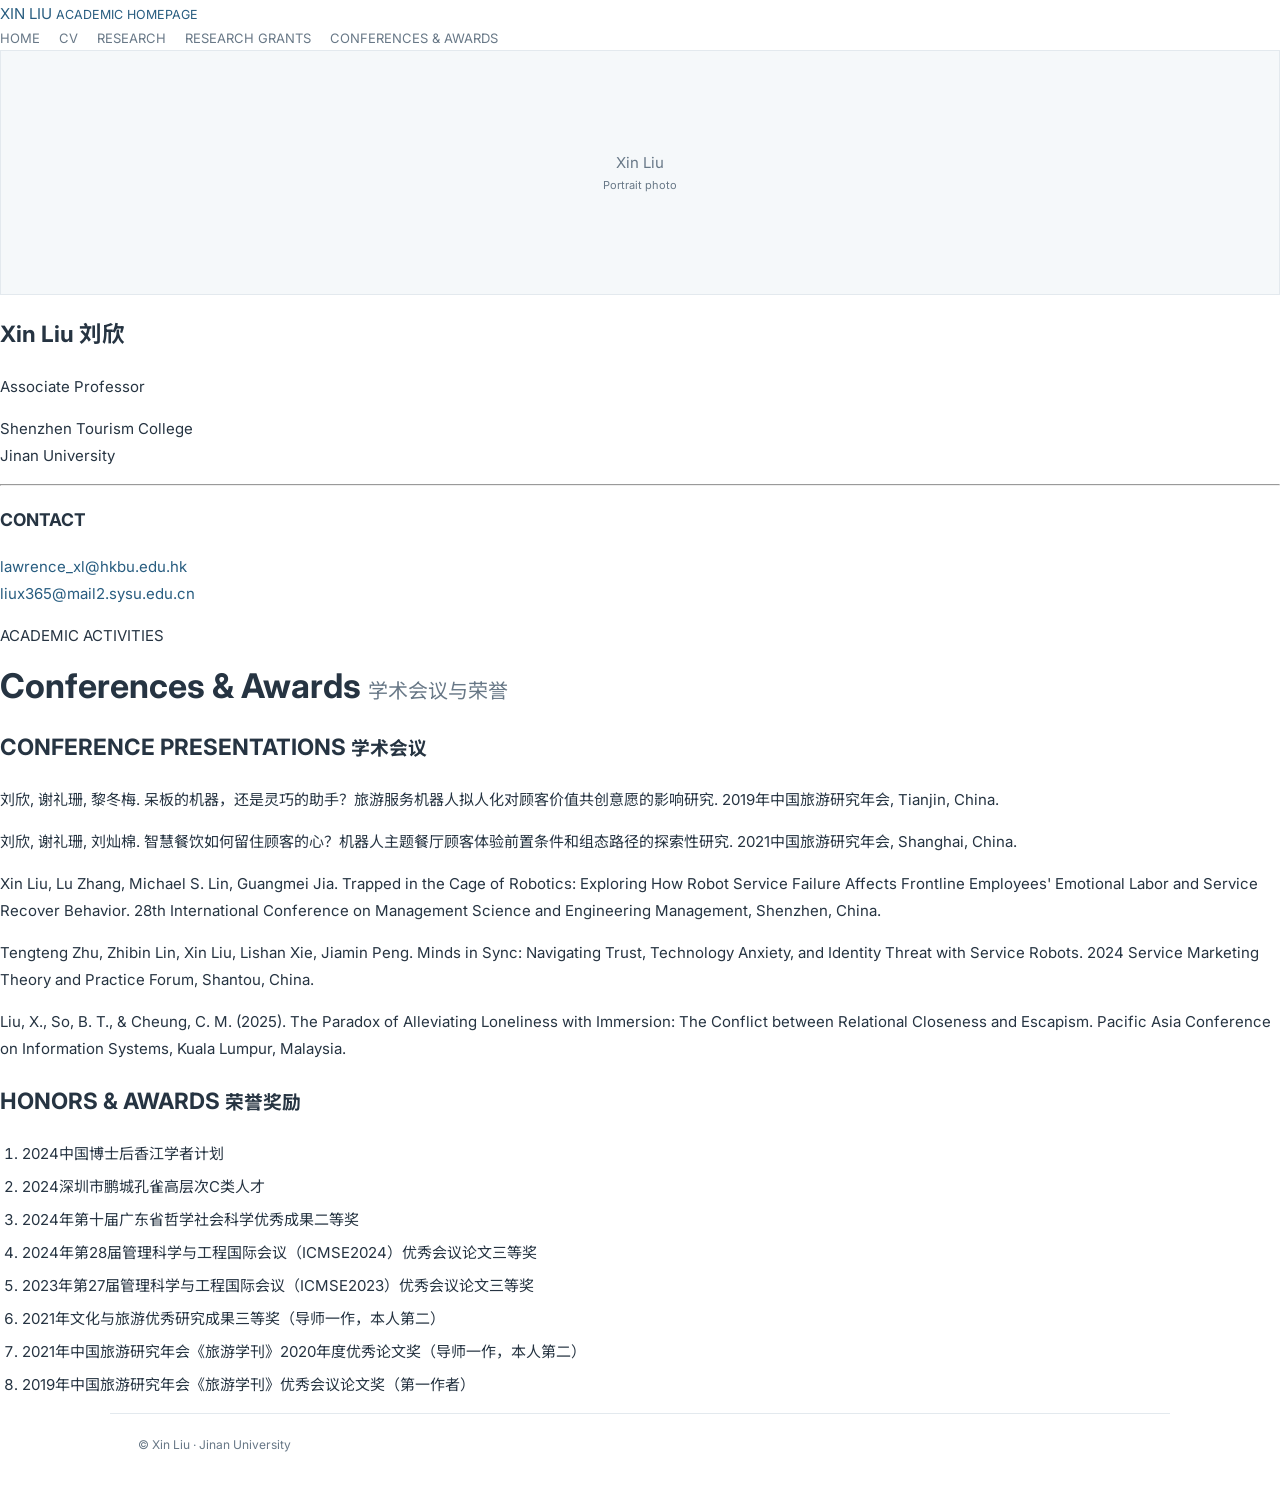
==== conferences.html @ 7acc7170 "Redesign academic homepage in classic faculty profile style" ====
<!doctype html><html lang="en"><head><meta charset="utf-8"><meta name="viewport" content="width=device-width,initial-scale=1"><title>Conferences & Awards | Xin Liu</title><link rel="stylesheet" href="assets/style.css"></head><body><header class="top"><a class="site-name" href="index.html">XIN LIU <small>ACADEMIC HOMEPAGE</small></a><nav><a href="index.html">HOME</a><a href="cv.html">CV</a><a href="research.html">RESEARCH</a><a href="grants.html">RESEARCH GRANTS</a><a class="current" href="conferences.html">CONFERENCES & AWARDS</a></nav></header><div class="layout"><aside class="sidebar"><div class="portrait">Xin Liu<br><small>Portrait photo</small></div><h2>Xin Liu <span>刘欣</span></h2><p class="position">Associate Professor</p><p>Shenzhen Tourism College<br>Jinan University</p><hr><h3>CONTACT</h3><p><a href="mailto:lawrence_xl@hkbu.edu.hk">lawrence_xl@hkbu.edu.hk</a><br><a href="mailto:liux365@mail2.sysu.edu.cn">liux365@mail2.sysu.edu.cn</a></p></aside><main class="content"><p class="kicker">ACADEMIC ACTIVITIES</p><h1>Conferences & Awards <span>学术会议与荣誉</span></h1><h2>CONFERENCE PRESENTATIONS <small>学术会议</small></h2>
<div class="grant"><p>刘欣, 谢礼珊, 黎冬梅. 呆板的机器，还是灵巧的助手？旅游服务机器人拟人化对顾客价值共创意愿的影响研究. 2019年中国旅游研究年会, Tianjin, China.</p></div>
<div class="grant"><p>刘欣, 谢礼珊, 刘灿棉. 智慧餐饮如何留住顾客的心？机器人主题餐厅顾客体验前置条件和组态路径的探索性研究. 2021中国旅游研究年会, Shanghai, China.</p></div>
<div class="grant"><p>Xin Liu, Lu Zhang, Michael S. Lin, Guangmei Jia. Trapped in the Cage of Robotics: Exploring How Robot Service Failure Affects Frontline Employees' Emotional Labor and Service Recover Behavior. 28th International Conference on Management Science and Engineering Management, Shenzhen, China.</p></div>
<div class="grant"><p>Tengteng Zhu, Zhibin Lin, Xin Liu, Lishan Xie, Jiamin Peng. Minds in Sync: Navigating Trust, Technology Anxiety, and Identity Threat with Service Robots. 2024 Service Marketing Theory and Practice Forum, Shantou, China.</p></div>
<div class="grant"><p>Liu, X., So, B. T., & Cheung, C. M. (2025). The Paradox of Alleviating Loneliness with Immersion: The Conflict between Relational Closeness and Escapism. Pacific Asia Conference on Information Systems, Kuala Lumpur, Malaysia.</p></div><div class="rule"></div><h2>HONORS & AWARDS <small>荣誉奖励</small></h2><ol class="awards"><li>2024中国博士后香江学者计划</li><li>2024深圳市鹏城孔雀高层次C类人才</li><li>2024年第十届广东省哲学社会科学优秀成果二等奖</li><li>2024年第28届管理科学与工程国际会议（ICMSE2024）优秀会议论文三等奖</li><li>2023年第27届管理科学与工程国际会议（ICMSE2023）优秀会议论文三等奖</li><li>2021年文化与旅游优秀研究成果三等奖（导师一作，本人第二）</li><li>2021年中国旅游研究年会《旅游学刊》2020年度优秀论文奖（导师一作，本人第二）</li><li>2019年中国旅游研究年会《旅游学刊》优秀会议论文奖（第一作者）</li></ol><footer>© Xin Liu · Jinan University</footer></main></div></body></html>
---- assets/style.css ----
@import url('https://fonts.googleapis.com/css2?family=Inter:wght@400;500;600;700&family=Noto+Sans+SC:wght@400;500;600;700&display=swap');
:root{--ink:#263442;--muted:#687887;--blue:#285d80;--line:#e3e9ee;--soft:#f5f8fa;--max:1060px}*{box-sizing:border-box}body{margin:0;color:var(--ink);font:15px/1.8 Inter,"Noto Sans SC",Arial,sans-serif;background:#fff}a{color:var(--blue);text-decoration:none}a:hover{text-decoration:underline}.site-header{max-width:var(--max);margin:auto;padding:22px 28px;border-bottom:1px solid var(--line);display:flex;justify-content:space-between;align-items:center;gap:20px}.brand{font-weight:700;color:var(--ink);font-size:18px}.brand small{display:block;font-size:11px;color:var(--muted);font-weight:400}nav{display:flex;gap:19px;flex-wrap:wrap}nav a{font-size:13px;color:var(--muted)}.container{max-width:var(--max);margin:auto;padding:48px 28px}.narrow{max-width:900px}.intro{display:grid;grid-template-columns:1fr 210px;gap:50px;align-items:start;padding:18px 0 38px}.eyebrow{font-size:11px;letter-spacing:2px;color:var(--blue);font-weight:700;margin:0 0 12px}.intro h1,h1{font-size:34px;line-height:1.3;margin:0 0 12px}.intro h1 span,h1 span{font-size:20px;color:var(--muted);font-weight:400}.role{font-size:16px;color:var(--muted)}.portrait{height:245px;border:1px solid var(--line);background:var(--soft);display:flex;flex-direction:column;justify-content:center;align-items:center;color:var(--muted);text-align:center}.portrait small{font-size:11px}.section{padding:24px 0;border-top:1px solid var(--line)}.section h2{font-size:20px;margin:0 0 15px}.section h2 small{font-size:13px;color:var(--muted);font-weight:400;margin-left:7px}.contact-grid{display:grid;grid-template-columns:1fr 1fr;gap:8px 24px}.tags span{display:inline-block;background:var(--soft);border:1px solid var(--line);padding:4px 10px;margin:3px;font-size:13px}.timeline{display:grid;grid-template-columns:175px 1fr;gap:18px;padding:13px 0;border-bottom:1px solid var(--line)}.timeline>b{font-size:13px;color:var(--muted)}.entry{padding:15px 0;border-bottom:1px solid var(--line)}.entry p{margin:5px 0}.muted{font-size:13px;color:var(--muted)}ul,ol{padding-left:22px}li{margin:6px 0}.note{background:var(--soft);padding:12px 16px;color:var(--muted)}footer{max-width:var(--max);margin:auto;border-top:1px solid var(--line);padding:20px 28px 30px;color:var(--muted);font-size:12px}@media(max-width:720px){.site-header{align-items:flex-start;flex-direction:column;padding:18px 20px}nav{gap:12px}.container{padding:32px 20px}.intro{grid-template-columns:1fr;gap:20px}.portrait{width:180px;height:210px}.contact-grid{grid-template-columns:1fr}.timeline{grid-template-columns:1fr;gap:2px}}
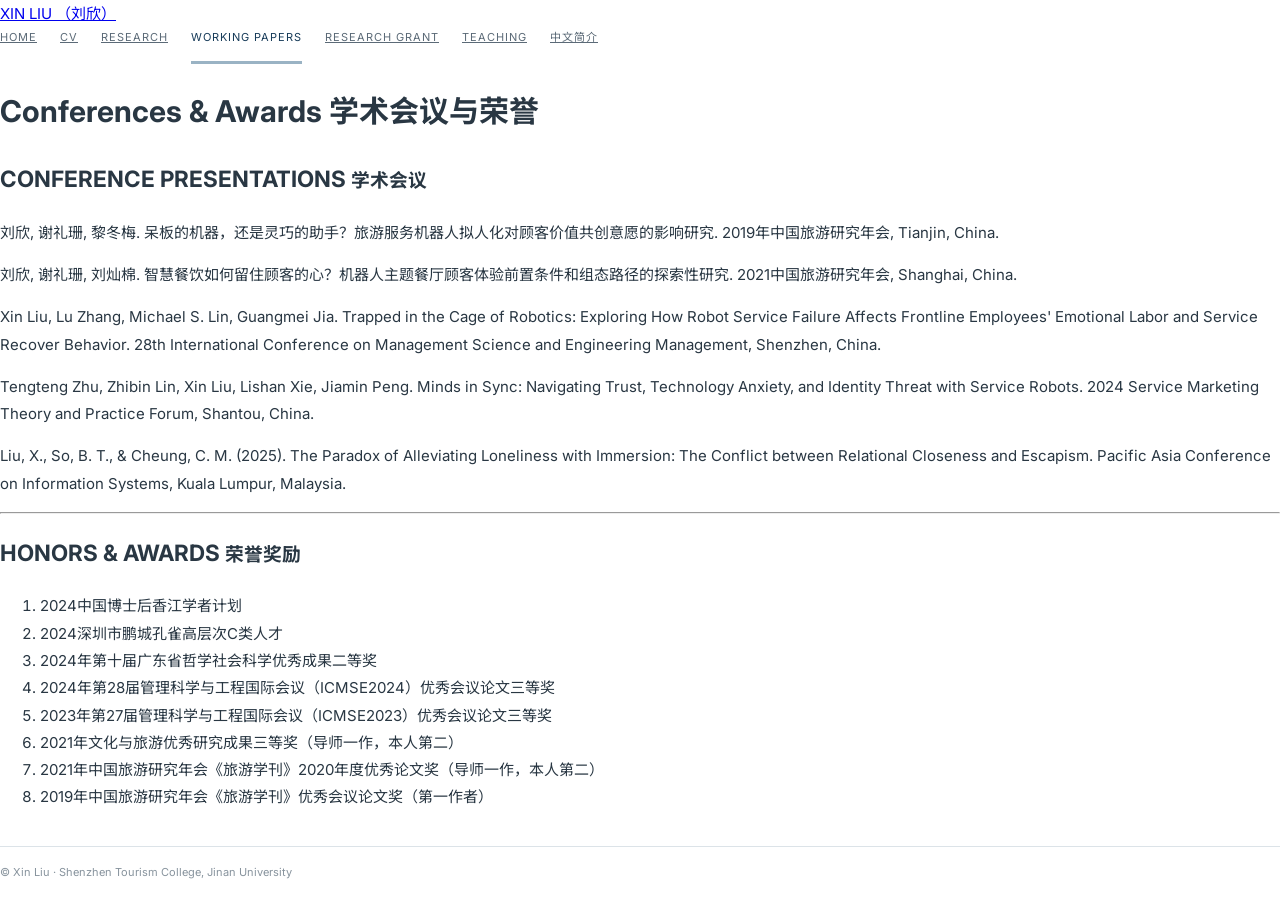
==== commit e65cce8c: "Redesign academic homepage to match reference layout" ====
--- a/conferences.html
+++ b/conferences.html
@@ -1,6 +1 @@
-<!doctype html><html lang="en"><head><meta charset="utf-8"><meta name="viewport" content="width=device-width,initial-scale=1"><title>Conferences & Awards | Xin Liu</title><link rel="stylesheet" href="assets/style.css"></head><body><header class="top"><a class="site-name" href="index.html">XIN LIU <small>ACADEMIC HOMEPAGE</small></a><nav><a href="index.html">HOME</a><a href="cv.html">CV</a><a href="research.html">RESEARCH</a><a href="grants.html">RESEARCH GRANTS</a><a class="current" href="conferences.html">CONFERENCES & AWARDS</a></nav></header><div class="layout"><aside class="sidebar"><div class="portrait">Xin Liu<br><small>Portrait photo</small></div><h2>Xin Liu <span>刘欣</span></h2><p class="position">Associate Professor</p><p>Shenzhen Tourism College<br>Jinan University</p><hr><h3>CONTACT</h3><p><a href="mailto:lawrence_xl@hkbu.edu.hk">lawrence_xl@hkbu.edu.hk</a><br><a href="mailto:liux365@mail2.sysu.edu.cn">liux365@mail2.sysu.edu.cn</a></p></aside><main class="content"><p class="kicker">ACADEMIC ACTIVITIES</p><h1>Conferences & Awards <span>学术会议与荣誉</span></h1><h2>CONFERENCE PRESENTATIONS <small>学术会议</small></h2>
-<div class="grant"><p>刘欣, 谢礼珊, 黎冬梅. 呆板的机器，还是灵巧的助手？旅游服务机器人拟人化对顾客价值共创意愿的影响研究. 2019年中国旅游研究年会, Tianjin, China.</p></div>
-<div class="grant"><p>刘欣, 谢礼珊, 刘灿棉. 智慧餐饮如何留住顾客的心？机器人主题餐厅顾客体验前置条件和组态路径的探索性研究. 2021中国旅游研究年会, Shanghai, China.</p></div>
-<div class="grant"><p>Xin Liu, Lu Zhang, Michael S. Lin, Guangmei Jia. Trapped in the Cage of Robotics: Exploring How Robot Service Failure Affects Frontline Employees' Emotional Labor and Service Recover Behavior. 28th International Conference on Management Science and Engineering Management, Shenzhen, China.</p></div>
-<div class="grant"><p>Tengteng Zhu, Zhibin Lin, Xin Liu, Lishan Xie, Jiamin Peng. Minds in Sync: Navigating Trust, Technology Anxiety, and Identity Threat with Service Robots. 2024 Service Marketing Theory and Practice Forum, Shantou, China.</p></div>
-<div class="grant"><p>Liu, X., So, B. T., & Cheung, C. M. (2025). The Paradox of Alleviating Loneliness with Immersion: The Conflict between Relational Closeness and Escapism. Pacific Asia Conference on Information Systems, Kuala Lumpur, Malaysia.</p></div><div class="rule"></div><h2>HONORS & AWARDS <small>荣誉奖励</small></h2><ol class="awards"><li>2024中国博士后香江学者计划</li><li>2024深圳市鹏城孔雀高层次C类人才</li><li>2024年第十届广东省哲学社会科学优秀成果二等奖</li><li>2024年第28届管理科学与工程国际会议（ICMSE2024）优秀会议论文三等奖</li><li>2023年第27届管理科学与工程国际会议（ICMSE2023）优秀会议论文三等奖</li><li>2021年文化与旅游优秀研究成果三等奖（导师一作，本人第二）</li><li>2021年中国旅游研究年会《旅游学刊》2020年度优秀论文奖（导师一作，本人第二）</li><li>2019年中国旅游研究年会《旅游学刊》优秀会议论文奖（第一作者）</li></ol><footer>© Xin Liu · Jinan University</footer></main></div></body></html>+<!doctype html><html lang="en"><head><meta charset="utf-8"><meta name="viewport" content="width=device-width,initial-scale=1"><title>Conferences & Awards | Xin Liu</title><link rel="stylesheet" href="assets/style.css"></head><body><header class="site-header"><a class="site-title" href="index.html">XIN LIU <span>（刘欣）</span></a><div class="nav-wrap"><i class="nav-line"></i><nav><a class="" href="index.html">HOME</a><a class="" href="cv.html">CV</a><a class="" href="research.html">RESEARCH</a><a class="current" href="working-papers.html">WORKING PAPERS</a><a class="" href="grants.html">RESEARCH GRANT</a><a class="" href="teaching.html">TEACHING</a><a class="" href="chinese.html">中文简介</a></nav><i class="nav-line"></i></div></header><main class="page-main"><h1>Conferences & Awards <span>学术会议与荣誉</span></h1><h2>CONFERENCE PRESENTATIONS <small>学术会议</small></h2><div class="paper-item"><p>刘欣, 谢礼珊, 黎冬梅. 呆板的机器，还是灵巧的助手？旅游服务机器人拟人化对顾客价值共创意愿的影响研究. 2019年中国旅游研究年会, Tianjin, China.</p></div><div class="paper-item"><p>刘欣, 谢礼珊, 刘灿棉. 智慧餐饮如何留住顾客的心？机器人主题餐厅顾客体验前置条件和组态路径的探索性研究. 2021中国旅游研究年会, Shanghai, China.</p></div><div class="paper-item"><p>Xin Liu, Lu Zhang, Michael S. Lin, Guangmei Jia. Trapped in the Cage of Robotics: Exploring How Robot Service Failure Affects Frontline Employees' Emotional Labor and Service Recover Behavior. 28th International Conference on Management Science and Engineering Management, Shenzhen, China.</p></div><div class="paper-item"><p>Tengteng Zhu, Zhibin Lin, Xin Liu, Lishan Xie, Jiamin Peng. Minds in Sync: Navigating Trust, Technology Anxiety, and Identity Threat with Service Robots. 2024 Service Marketing Theory and Practice Forum, Shantou, China.</p></div><div class="paper-item"><p>Liu, X., So, B. T., & Cheung, C. M. (2025). The Paradox of Alleviating Loneliness with Immersion: The Conflict between Relational Closeness and Escapism. Pacific Asia Conference on Information Systems, Kuala Lumpur, Malaysia.</p></div><hr class="section-rule"><h2>HONORS & AWARDS <small>荣誉奖励</small></h2><ol><li>2024中国博士后香江学者计划</li><li>2024深圳市鹏城孔雀高层次C类人才</li><li>2024年第十届广东省哲学社会科学优秀成果二等奖</li><li>2024年第28届管理科学与工程国际会议（ICMSE2024）优秀会议论文三等奖</li><li>2023年第27届管理科学与工程国际会议（ICMSE2023）优秀会议论文三等奖</li><li>2021年文化与旅游优秀研究成果三等奖（导师一作，本人第二）</li><li>2021年中国旅游研究年会《旅游学刊》2020年度优秀论文奖（导师一作，本人第二）</li><li>2019年中国旅游研究年会《旅游学刊》优秀会议论文奖（第一作者）</li></ol></main><footer>© Xin Liu · Shenzhen Tourism College, Jinan University</footer></body></html>
--- a/assets/style.css
+++ b/assets/style.css
@@ -1,2 +1,2 @@
 @import url('https://fonts.googleapis.com/css2?family=Inter:wght@400;500;600;700&family=Noto+Sans+SC:wght@400;500;600;700&display=swap');
-:root{--ink:#263442;--muted:#687887;--blue:#285d80;--line:#e3e9ee;--soft:#f5f8fa;--max:1060px}*{box-sizing:border-box}body{margin:0;color:var(--ink);font:15px/1.8 Inter,"Noto Sans SC",Arial,sans-serif;background:#fff}a{color:var(--blue);text-decoration:none}a:hover{text-decoration:underline}.site-header{max-width:var(--max);margin:auto;padding:22px 28px;border-bottom:1px solid var(--line);display:flex;justify-content:space-between;align-items:center;gap:20px}.brand{font-weight:700;color:var(--ink);font-size:18px}.brand small{display:block;font-size:11px;color:var(--muted);font-weight:400}nav{display:flex;gap:19px;flex-wrap:wrap}nav a{font-size:13px;color:var(--muted)}.container{max-width:var(--max);margin:auto;padding:48px 28px}.narrow{max-width:900px}.intro{display:grid;grid-template-columns:1fr 210px;gap:50px;align-items:start;padding:18px 0 38px}.eyebrow{font-size:11px;letter-spacing:2px;color:var(--blue);font-weight:700;margin:0 0 12px}.intro h1,h1{font-size:34px;line-height:1.3;margin:0 0 12px}.intro h1 span,h1 span{font-size:20px;color:var(--muted);font-weight:400}.role{font-size:16px;color:var(--muted)}.portrait{height:245px;border:1px solid var(--line);background:var(--soft);display:flex;flex-direction:column;justify-content:center;align-items:center;color:var(--muted);text-align:center}.portrait small{font-size:11px}.section{padding:24px 0;border-top:1px solid var(--line)}.section h2{font-size:20px;margin:0 0 15px}.section h2 small{font-size:13px;color:var(--muted);font-weight:400;margin-left:7px}.contact-grid{display:grid;grid-template-columns:1fr 1fr;gap:8px 24px}.tags span{display:inline-block;background:var(--soft);border:1px solid var(--line);padding:4px 10px;margin:3px;font-size:13px}.timeline{display:grid;grid-template-columns:175px 1fr;gap:18px;padding:13px 0;border-bottom:1px solid var(--line)}.timeline>b{font-size:13px;color:var(--muted)}.entry{padding:15px 0;border-bottom:1px solid var(--line)}.entry p{margin:5px 0}.muted{font-size:13px;color:var(--muted)}ul,ol{padding-left:22px}li{margin:6px 0}.note{background:var(--soft);padding:12px 16px;color:var(--muted)}footer{max-width:var(--max);margin:auto;border-top:1px solid var(--line);padding:20px 28px 30px;color:var(--muted);font-size:12px}@media(max-width:720px){.site-header{align-items:flex-start;flex-direction:column;padding:18px 20px}nav{gap:12px}.container{padding:32px 20px}.intro{grid-template-columns:1fr;gap:20px}.portrait{width:180px;height:210px}.contact-grid{grid-template-columns:1fr}.timeline{grid-template-columns:1fr;gap:2px}}+:root{--navy:#173b59;--blue:#2d6385;--ink:#293743;--muted:#6d7b87;--line:#dce3e8;--pale:#f3f6f8;--max:1120px}*{box-sizing:border-box}body{margin:0;background:#fff;color:var(--ink);font:15px/1.82 Inter,"Noto Sans SC",Arial,sans-serif}.top{max-width:var(--max);margin:auto;padding:25px 34px 0;border-bottom:1px solid var(--line);display:flex;align-items:flex-end;justify-content:space-between;gap:25px}.site-name{font-size:22px;letter-spacing:2px;font-weight:700;color:var(--navy);white-space:nowrap}.site-name small{display:block;font-size:9px;letter-spacing:2.2px;color:var(--muted);font-weight:500;margin-top:2px}nav{display:flex;gap:23px;flex-wrap:wrap}nav a{font-size:11px;letter-spacing:1px;color:#5b6a77;padding:0 0 14px;border-bottom:3px solid transparent}nav a:hover,nav a.current{color:var(--navy);border-color:#9ab3c4;text-decoration:none}.layout{max-width:var(--max);margin:auto;padding:38px 34px 55px;display:grid;grid-template-columns:245px minmax(0,1fr);gap:55px}.sidebar{font-size:13px;color:var(--muted);padding-top:5px}.portrait{height:245px;background:linear-gradient(145deg,#edf2f5,#f8fafb);border:1px solid var(--line);display:flex;flex-direction:column;align-items:center;justify-content:center;color:#82919d;font-size:17px;letter-spacing:1px;text-align:center}.portrait small{font-size:10px;letter-spacing:0;margin-top:5px}.sidebar h2{font-size:21px;color:var(--navy);margin:17px 0 0}.sidebar h2 span{font-size:16px;font-weight:400;color:var(--muted)}.sidebar p{margin:8px 0 13px;overflow-wrap:anywhere}.sidebar .position{color:var(--blue);font-weight:600;margin:2px 0}.sidebar hr{border:0;border-top:1px solid var(--line);margin:20px 0}.sidebar h3{font-size:10px;letter-spacing:1.8px;color:var(--navy);margin:0}.sidebar a{color:var(--blue)}.content{min-width:0}.kicker{font-size:10px;letter-spacing:2px;color:var(--blue);font-weight:700;margin:0 0 10px}.content h1{font-size:30px;color:var(--navy);font-weight:600;line-height:1.35;margin:0 0 25px}.content h1 span{font-size:17px;font-weight:400;color:var(--muted);margin-left:8px}.content h2{font-size:15px;letter-spacing:1.4px;color:var(--navy);margin:25px 0 12px;font-weight:700}.content h2 small{font-size:12px;letter-spacing:0;font-weight:400;color:var(--muted);margin-left:7px}.content p{margin:9px 0 13px}.content a{color:var(--blue);text-decoration:none}.content a:hover{text-decoration:underline}.lead{font-size:18px;color:#526675;font-weight:500}.rule{border-top:1px solid var(--line);margin:25px 0}.interest-list{padding-left:20px}.interest-list li{padding:3px 0}.cvrow{display:grid;grid-template-columns:180px 1fr;gap:15px;padding:12px 0;border-bottom:1px solid #edf0f2}.cvrow time{font-size:12px;color:var(--muted)}.cvrow p{margin:2px 0;color:var(--muted)}.theme-list li{padding:5px 0}.theme-list p{margin:0 0 5px;color:var(--muted);font-size:13px}.notice{padding:14px 17px;background:var(--pale);border-left:3px solid #8caabd;color:#586a77}.grant{padding:13px 0;border-bottom:1px solid var(--line)}.grant b{display:block;color:#2b4355}.grant span{display:block;font-size:12px;color:var(--muted);margin-top:2px}.grant p{margin:7px 0 0}.introtext,.muted{color:var(--muted)}.quick{display:grid;grid-template-columns:1fr 1fr;gap:10px}.quick a{display:block;padding:13px 15px;background:var(--pale);border:1px solid #e9eef1;color:var(--navy)}.quick a span{display:block;font-size:12px;color:var(--muted);margin-top:3px}.awards li{padding:3px 0}footer{border-top:1px solid var(--line);margin-top:35px;padding-top:15px;color:#87939d;font-size:11px}@media(max-width:800px){.top{padding:20px;display:block}.top nav{margin-top:18px;gap:14px}.layout{padding:25px 20px;grid-template-columns:1fr;gap:25px}.sidebar{display:grid;grid-template-columns:120px 1fr;column-gap:18px;align-items:start}.portrait{grid-row:span 4;height:150px}.sidebar hr,.sidebar h3{display:none}.sidebar p{margin:4px 0}.content h1{font-size:26px}.cvrow{grid-template-columns:1fr;gap:2px}.quick{grid-template-columns:1fr}}
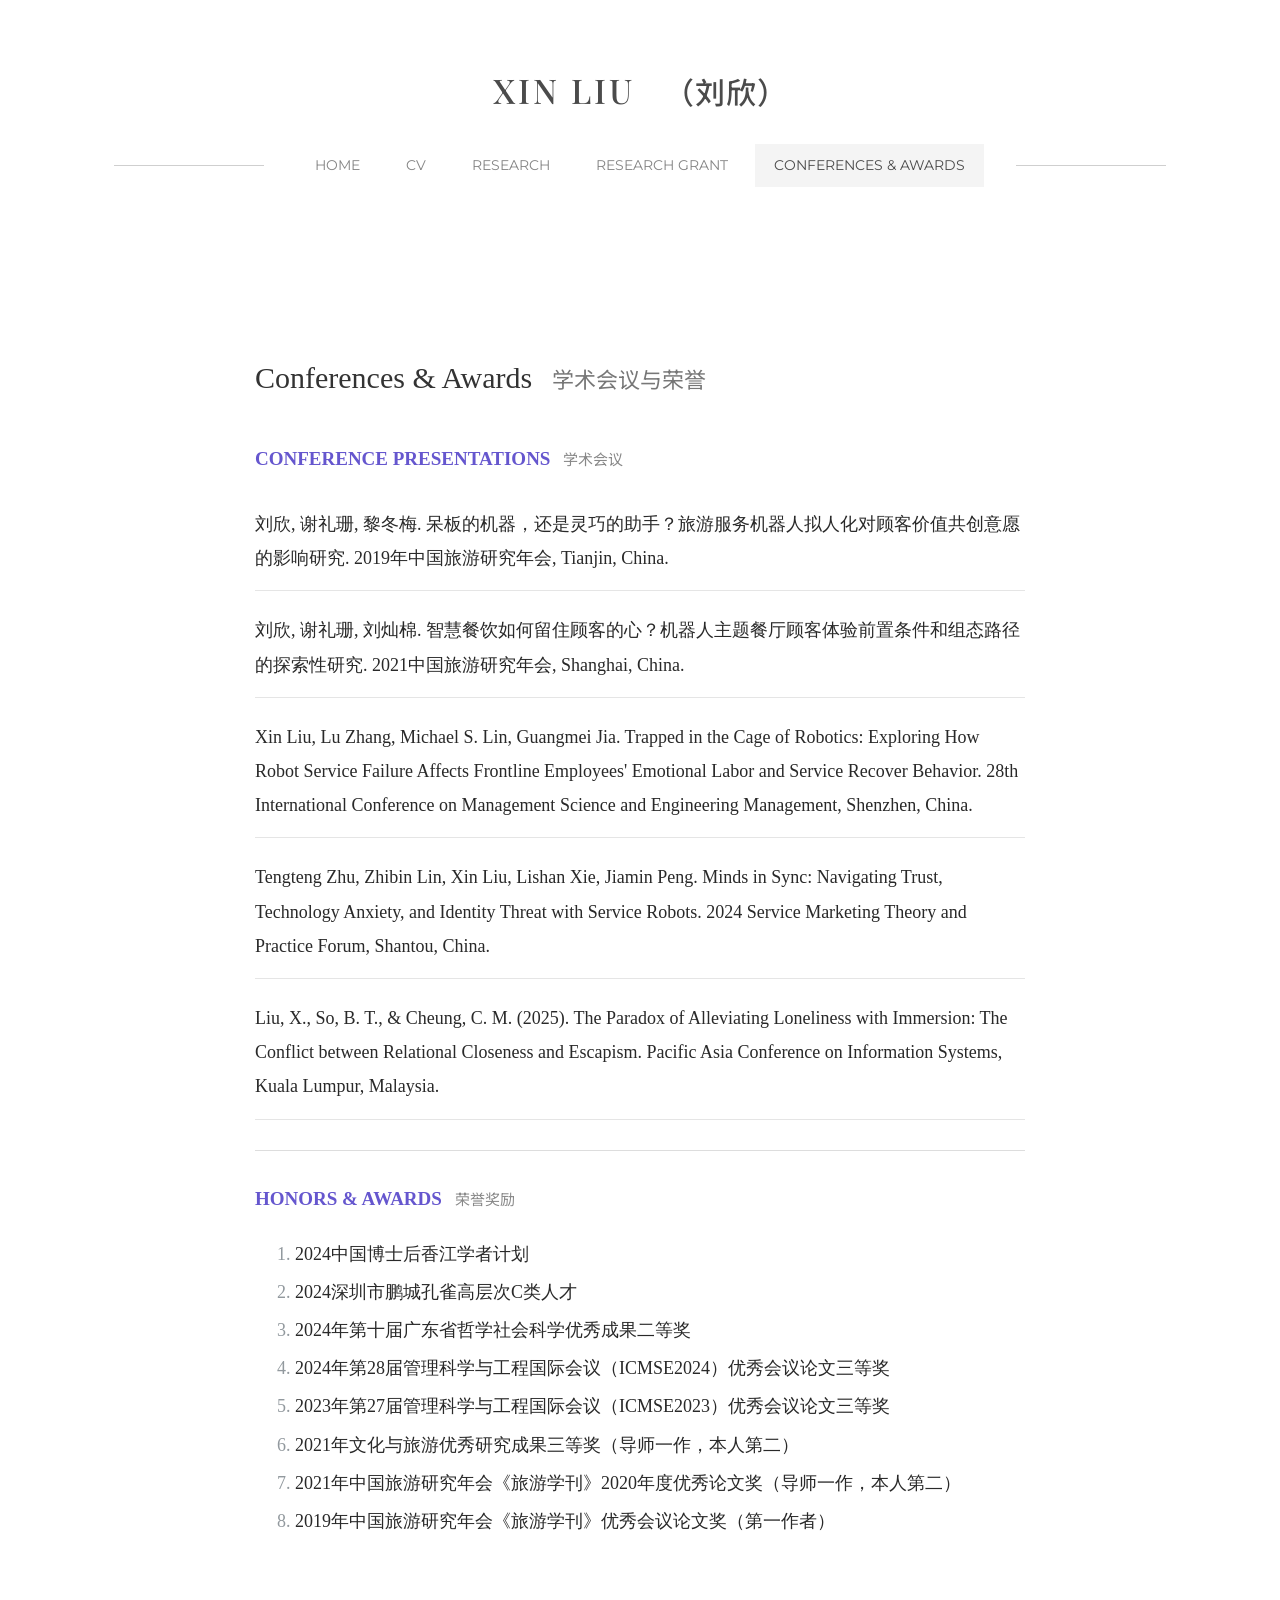
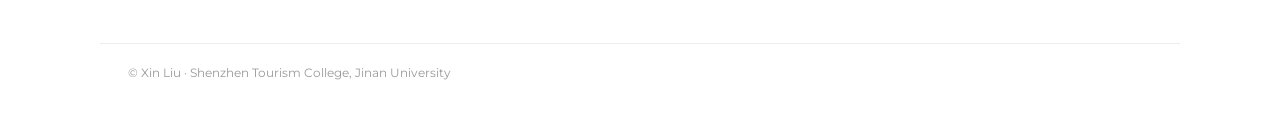
==== commit efa29b13: "Align website sections with supplied profile materials" ====
--- a/conferences.html
+++ b/conferences.html
@@ -1 +1 @@
-<!doctype html><html lang="en"><head><meta charset="utf-8"><meta name="viewport" content="width=device-width,initial-scale=1"><title>Conferences & Awards | Xin Liu</title><link rel="stylesheet" href="assets/style.css"></head><body><header class="site-header"><a class="site-title" href="index.html">XIN LIU <span>（刘欣）</span></a><div class="nav-wrap"><i class="nav-line"></i><nav><a class="" href="index.html">HOME</a><a class="" href="cv.html">CV</a><a class="" href="research.html">RESEARCH</a><a class="current" href="working-papers.html">WORKING PAPERS</a><a class="" href="grants.html">RESEARCH GRANT</a><a class="" href="teaching.html">TEACHING</a><a class="" href="chinese.html">中文简介</a></nav><i class="nav-line"></i></div></header><main class="page-main"><h1>Conferences & Awards <span>学术会议与荣誉</span></h1><h2>CONFERENCE PRESENTATIONS <small>学术会议</small></h2><div class="paper-item"><p>刘欣, 谢礼珊, 黎冬梅. 呆板的机器，还是灵巧的助手？旅游服务机器人拟人化对顾客价值共创意愿的影响研究. 2019年中国旅游研究年会, Tianjin, China.</p></div><div class="paper-item"><p>刘欣, 谢礼珊, 刘灿棉. 智慧餐饮如何留住顾客的心？机器人主题餐厅顾客体验前置条件和组态路径的探索性研究. 2021中国旅游研究年会, Shanghai, China.</p></div><div class="paper-item"><p>Xin Liu, Lu Zhang, Michael S. Lin, Guangmei Jia. Trapped in the Cage of Robotics: Exploring How Robot Service Failure Affects Frontline Employees' Emotional Labor and Service Recover Behavior. 28th International Conference on Management Science and Engineering Management, Shenzhen, China.</p></div><div class="paper-item"><p>Tengteng Zhu, Zhibin Lin, Xin Liu, Lishan Xie, Jiamin Peng. Minds in Sync: Navigating Trust, Technology Anxiety, and Identity Threat with Service Robots. 2024 Service Marketing Theory and Practice Forum, Shantou, China.</p></div><div class="paper-item"><p>Liu, X., So, B. T., & Cheung, C. M. (2025). The Paradox of Alleviating Loneliness with Immersion: The Conflict between Relational Closeness and Escapism. Pacific Asia Conference on Information Systems, Kuala Lumpur, Malaysia.</p></div><hr class="section-rule"><h2>HONORS & AWARDS <small>荣誉奖励</small></h2><ol><li>2024中国博士后香江学者计划</li><li>2024深圳市鹏城孔雀高层次C类人才</li><li>2024年第十届广东省哲学社会科学优秀成果二等奖</li><li>2024年第28届管理科学与工程国际会议（ICMSE2024）优秀会议论文三等奖</li><li>2023年第27届管理科学与工程国际会议（ICMSE2023）优秀会议论文三等奖</li><li>2021年文化与旅游优秀研究成果三等奖（导师一作，本人第二）</li><li>2021年中国旅游研究年会《旅游学刊》2020年度优秀论文奖（导师一作，本人第二）</li><li>2019年中国旅游研究年会《旅游学刊》优秀会议论文奖（第一作者）</li></ol></main><footer>© Xin Liu · Shenzhen Tourism College, Jinan University</footer></body></html>+<!doctype html><html lang="en"><head><meta charset="utf-8"><meta name="viewport" content="width=device-width,initial-scale=1"><title>Conferences & Awards | Xin Liu</title><link rel="stylesheet" href="assets/style.css"></head><body><header class="site-header"><a class="site-title" href="index.html">XIN LIU <span>（刘欣）</span></a><div class="nav-wrap"><i class="nav-line"></i><nav><a class="" href="index.html">HOME</a><a class="" href="cv.html">CV</a><a class="" href="research.html">RESEARCH</a><a class="" href="grants.html">RESEARCH GRANT</a><a class="current" href="conferences.html">CONFERENCES &amp; AWARDS</a></nav><i class="nav-line"></i></div></header><main class="page-main"><h1>Conferences & Awards <span>学术会议与荣誉</span></h1><h2>CONFERENCE PRESENTATIONS <small>学术会议</small></h2><div class="paper-item"><p>刘欣, 谢礼珊, 黎冬梅. 呆板的机器，还是灵巧的助手？旅游服务机器人拟人化对顾客价值共创意愿的影响研究. 2019年中国旅游研究年会, Tianjin, China.</p></div><div class="paper-item"><p>刘欣, 谢礼珊, 刘灿棉. 智慧餐饮如何留住顾客的心？机器人主题餐厅顾客体验前置条件和组态路径的探索性研究. 2021中国旅游研究年会, Shanghai, China.</p></div><div class="paper-item"><p>Xin Liu, Lu Zhang, Michael S. Lin, Guangmei Jia. Trapped in the Cage of Robotics: Exploring How Robot Service Failure Affects Frontline Employees' Emotional Labor and Service Recover Behavior. 28th International Conference on Management Science and Engineering Management, Shenzhen, China.</p></div><div class="paper-item"><p>Tengteng Zhu, Zhibin Lin, Xin Liu, Lishan Xie, Jiamin Peng. Minds in Sync: Navigating Trust, Technology Anxiety, and Identity Threat with Service Robots. 2024 Service Marketing Theory and Practice Forum, Shantou, China.</p></div><div class="paper-item"><p>Liu, X., So, B. T., & Cheung, C. M. (2025). The Paradox of Alleviating Loneliness with Immersion: The Conflict between Relational Closeness and Escapism. Pacific Asia Conference on Information Systems, Kuala Lumpur, Malaysia.</p></div><hr class="section-rule"><h2>HONORS & AWARDS <small>荣誉奖励</small></h2><ol><li>2024中国博士后香江学者计划</li><li>2024深圳市鹏城孔雀高层次C类人才</li><li>2024年第十届广东省哲学社会科学优秀成果二等奖</li><li>2024年第28届管理科学与工程国际会议（ICMSE2024）优秀会议论文三等奖</li><li>2023年第27届管理科学与工程国际会议（ICMSE2023）优秀会议论文三等奖</li><li>2021年文化与旅游优秀研究成果三等奖（导师一作，本人第二）</li><li>2021年中国旅游研究年会《旅游学刊》2020年度优秀论文奖（导师一作，本人第二）</li><li>2019年中国旅游研究年会《旅游学刊》优秀会议论文奖（第一作者）</li></ol></main><footer>© Xin Liu · Shenzhen Tourism College, Jinan University</footer></body></html>
--- a/assets/style.css
+++ b/assets/style.css
@@ -1,2 +1,110 @@
-@import url('https://fonts.googleapis.com/css2?family=Inter:wght@400;500;600;700&family=Noto+Sans+SC:wght@400;500;600;700&display=swap');
-:root{--navy:#173b59;--blue:#2d6385;--ink:#293743;--muted:#6d7b87;--line:#dce3e8;--pale:#f3f6f8;--max:1120px}*{box-sizing:border-box}body{margin:0;background:#fff;color:var(--ink);font:15px/1.82 Inter,"Noto Sans SC",Arial,sans-serif}.top{max-width:var(--max);margin:auto;padding:25px 34px 0;border-bottom:1px solid var(--line);display:flex;align-items:flex-end;justify-content:space-between;gap:25px}.site-name{font-size:22px;letter-spacing:2px;font-weight:700;color:var(--navy);white-space:nowrap}.site-name small{display:block;font-size:9px;letter-spacing:2.2px;color:var(--muted);font-weight:500;margin-top:2px}nav{display:flex;gap:23px;flex-wrap:wrap}nav a{font-size:11px;letter-spacing:1px;color:#5b6a77;padding:0 0 14px;border-bottom:3px solid transparent}nav a:hover,nav a.current{color:var(--navy);border-color:#9ab3c4;text-decoration:none}.layout{max-width:var(--max);margin:auto;padding:38px 34px 55px;display:grid;grid-template-columns:245px minmax(0,1fr);gap:55px}.sidebar{font-size:13px;color:var(--muted);padding-top:5px}.portrait{height:245px;background:linear-gradient(145deg,#edf2f5,#f8fafb);border:1px solid var(--line);display:flex;flex-direction:column;align-items:center;justify-content:center;color:#82919d;font-size:17px;letter-spacing:1px;text-align:center}.portrait small{font-size:10px;letter-spacing:0;margin-top:5px}.sidebar h2{font-size:21px;color:var(--navy);margin:17px 0 0}.sidebar h2 span{font-size:16px;font-weight:400;color:var(--muted)}.sidebar p{margin:8px 0 13px;overflow-wrap:anywhere}.sidebar .position{color:var(--blue);font-weight:600;margin:2px 0}.sidebar hr{border:0;border-top:1px solid var(--line);margin:20px 0}.sidebar h3{font-size:10px;letter-spacing:1.8px;color:var(--navy);margin:0}.sidebar a{color:var(--blue)}.content{min-width:0}.kicker{font-size:10px;letter-spacing:2px;color:var(--blue);font-weight:700;margin:0 0 10px}.content h1{font-size:30px;color:var(--navy);font-weight:600;line-height:1.35;margin:0 0 25px}.content h1 span{font-size:17px;font-weight:400;color:var(--muted);margin-left:8px}.content h2{font-size:15px;letter-spacing:1.4px;color:var(--navy);margin:25px 0 12px;font-weight:700}.content h2 small{font-size:12px;letter-spacing:0;font-weight:400;color:var(--muted);margin-left:7px}.content p{margin:9px 0 13px}.content a{color:var(--blue);text-decoration:none}.content a:hover{text-decoration:underline}.lead{font-size:18px;color:#526675;font-weight:500}.rule{border-top:1px solid var(--line);margin:25px 0}.interest-list{padding-left:20px}.interest-list li{padding:3px 0}.cvrow{display:grid;grid-template-columns:180px 1fr;gap:15px;padding:12px 0;border-bottom:1px solid #edf0f2}.cvrow time{font-size:12px;color:var(--muted)}.cvrow p{margin:2px 0;color:var(--muted)}.theme-list li{padding:5px 0}.theme-list p{margin:0 0 5px;color:var(--muted);font-size:13px}.notice{padding:14px 17px;background:var(--pale);border-left:3px solid #8caabd;color:#586a77}.grant{padding:13px 0;border-bottom:1px solid var(--line)}.grant b{display:block;color:#2b4355}.grant span{display:block;font-size:12px;color:var(--muted);margin-top:2px}.grant p{margin:7px 0 0}.introtext,.muted{color:var(--muted)}.quick{display:grid;grid-template-columns:1fr 1fr;gap:10px}.quick a{display:block;padding:13px 15px;background:var(--pale);border:1px solid #e9eef1;color:var(--navy)}.quick a span{display:block;font-size:12px;color:var(--muted);margin-top:3px}.awards li{padding:3px 0}footer{border-top:1px solid var(--line);margin-top:35px;padding-top:15px;color:#87939d;font-size:11px}@media(max-width:800px){.top{padding:20px;display:block}.top nav{margin-top:18px;gap:14px}.layout{padding:25px 20px;grid-template-columns:1fr;gap:25px}.sidebar{display:grid;grid-template-columns:120px 1fr;column-gap:18px;align-items:start}.portrait{grid-row:span 4;height:150px}.sidebar hr,.sidebar h3{display:none}.sidebar p{margin:4px 0}.content h1{font-size:26px}.cvrow{grid-template-columns:1fr;gap:2px}.quick{grid-template-columns:1fr}}+@import url('https://fonts.googleapis.com/css2?family=Montserrat:wght@400;500;600;700&family=Noto+Sans+SC:wght@400;500;600;700&family=Playfair+Display:wght@500;600&display=swap');
+:root{--ink:#292929;--muted:#858585;--blue:#26769b;--purple:#6556ce;--hero:#e3e3e3;--line:#d3d3d3;--paper:#fff}
+*{box-sizing:border-box}
+html{scroll-behavior:smooth}
+body{margin:0;background:#fff;color:var(--ink);font-family:Montserrat,"Noto Sans SC",Arial,sans-serif;font-size:16px;line-height:1.8}
+a{color:var(--blue);text-decoration:none}a:hover{text-decoration:underline}
+.site-header{height:284px;padding:68px 24px 0;background:#fff;text-align:center}
+.site-title{display:block;margin:0 auto 30px;color:#4b4b4b;font-family:"Playfair Display",Georgia,serif;font-size:34px;line-height:1.35;font-weight:500;letter-spacing:3px}
+.site-title span{font-family:"Noto Sans SC",sans-serif;font-size:30px;letter-spacing:1px;margin-left:18px}
+.nav-wrap{max-width:1380px;margin:0 auto;display:flex;align-items:center;justify-content:center;gap:32px}
+.nav-line{height:1px;background:#cfcfcf;flex:1;max-width:150px}
+nav{display:flex;align-items:center;justify-content:center;gap:8px;flex-wrap:wrap}
+nav a{display:block;padding:9px 19px;color:#858585;font-size:14px;font-weight:400;white-space:nowrap}
+nav a:hover,nav a.current{background:#f4f4f4;color:#4b4b4b;text-decoration:none}
+.home-hero{background:var(--hero);min-height:690px;padding:82px 28px 76px}
+.hero-inner{max-width:1080px;margin:0 auto;display:grid;grid-template-columns:460px minmax(0,1fr);gap:100px;align-items:center}
+.photo-placeholder{width:100%;height:515px;background:linear-gradient(145deg,#f6f6f8,#d9d9df);display:flex;align-items:center;justify-content:center;color:#999;border:0;font-size:14px;letter-spacing:1px}
+.profile-copy{font-size:22px;line-height:1.65}
+.profile-role{color:var(--purple);font-size:27px;font-weight:700;line-height:1.35;margin:0 0 3px}
+.profile-affiliation{color:#236c91;font-size:23px;font-weight:700;line-height:1.55;margin:0 0 34px}
+.profile-block{margin:0 0 32px}
+.profile-block h2{font-size:22px;line-height:1.4;margin:0 0 2px;font-weight:700}
+.profile-block p{margin:0}
+.email-line{padding-left:0}
+.email-line.indent{padding-left:75px}
+.profile-button{display:inline-block;margin-top:3px;padding:7px 24px;background:#5d6fe0;color:#fff;font-size:14px;font-weight:700;letter-spacing:.5px}
+.profile-button:hover{background:#4e5fce;color:#fff;text-decoration:none}
+.page-main{max-width:1080px;margin:0 auto;padding:65px 28px 85px;min-height:650px}
+.page-main h1{font-size:31px;font-weight:600;color:#333;margin:0 0 32px}
+.page-main h1 span{font-family:"Noto Sans SC",sans-serif;font-size:22px;color:#777;font-weight:400;margin-left:12px}
+.page-main h2{font-size:20px;margin:32px 0 12px;color:#333}
+.page-main h2 small{font-family:"Noto Sans SC",sans-serif;font-size:15px;font-weight:400;color:#888;margin-left:8px}
+.page-main p{margin:9px 0 16px}
+.page-main ul{padding-left:24px}
+.page-main li{padding:3px 0}
+.section-rule{border:0;border-top:1px solid #ddd;margin:30px 0}
+.cv-row{display:grid;grid-template-columns:210px 1fr;gap:24px;padding:13px 0;border-bottom:1px solid #eee}
+.cv-row time{color:#777;font-size:14px}
+.cv-row p{margin:2px 0;color:#555}
+.grant-item,.paper-item{padding:15px 0;border-bottom:1px solid #e5e5e5}
+.grant-item strong,.paper-item strong{display:block;font-weight:700}
+.grant-item .meta{font-size:14px;color:#777}
+.grant-item p,.paper-item p{margin:7px 0 0}
+.note{color:#777;font-size:15px}
+footer{max-width:1080px;margin:0 auto;padding:18px 28px 35px;color:#999;font-size:12px;border-top:1px solid #eee}
+@media(max-width:900px){.site-header{height:auto;padding:38px 16px 32px}.site-title{font-size:27px;margin-bottom:22px}.site-title span{font-size:23px;margin-left:8px}.nav-wrap{gap:10px}.nav-line{display:none}nav{gap:3px}nav a{padding:8px 10px;font-size:12px}.home-hero{padding:42px 22px}.hero-inner{grid-template-columns:minmax(0,1fr);gap:36px;max-width:560px}.photo-placeholder{height:440px;max-width:100%;margin:auto}.profile-copy{font-size:18px}.profile-role{font-size:24px}.profile-affiliation{font-size:20px;margin-bottom:25px}.profile-block h2{font-size:19px}.page-main{padding:42px 22px}.cv-row{grid-template-columns:1fr;gap:3px}}
+@media(max-width:480px){.site-title{font-size:22px;letter-spacing:1.5px}.site-title span{font-size:19px}nav a{font-size:11px;padding:7px 8px}.photo-placeholder{height:380px}.profile-copy{font-size:16px}.profile-affiliation{font-size:18px}}
+
+/* ===== Academic Homepage Reference Style ===== */
+
+/* 普通页面：白色背景、居中窄版正文 */
+.page-main {
+  max-width: 820px;
+  margin: 0 auto;
+  padding: 65px 25px 85px;
+  min-height: 650px;
+  font-family: Georgia, "Times New Roman", serif;
+  font-size: 18px;
+  line-height: 1.9;
+  color: #292929;
+}
+
+/* 页面大标题 */
+.page-main h1 {
+  font-family: Georgia, "Times New Roman", serif;
+  font-size: 30px;
+  font-weight: 400;
+  margin-bottom: 35px;
+}
+
+/* 紫色栏目标题 */
+.page-main h2 {
+  color: #6556ce;
+  font-family: Georgia, "Times New Roman", serif;
+  font-size: 19px;
+  font-weight: bold;
+  margin-top: 28px;
+  margin-bottom: 8px;
+}
+
+/* 项目符号 */
+.page-main ul {
+  padding-left: 58px;
+  margin-top: 5px;
+}
+
+.page-main li {
+  padding: 2px 0;
+  line-height: 1.9;
+}
+
+.page-main li::marker {
+  color: #92999e;
+}
+
+/* 简历时间和内容 */
+.cv-row {
+  display: block;
+  padding: 3px 0;
+  border: none;
+}
+
+.cv-row time {
+  display: none;
+}
+
+.cv-row p {
+  display: inline;
+  margin: 0;
+}
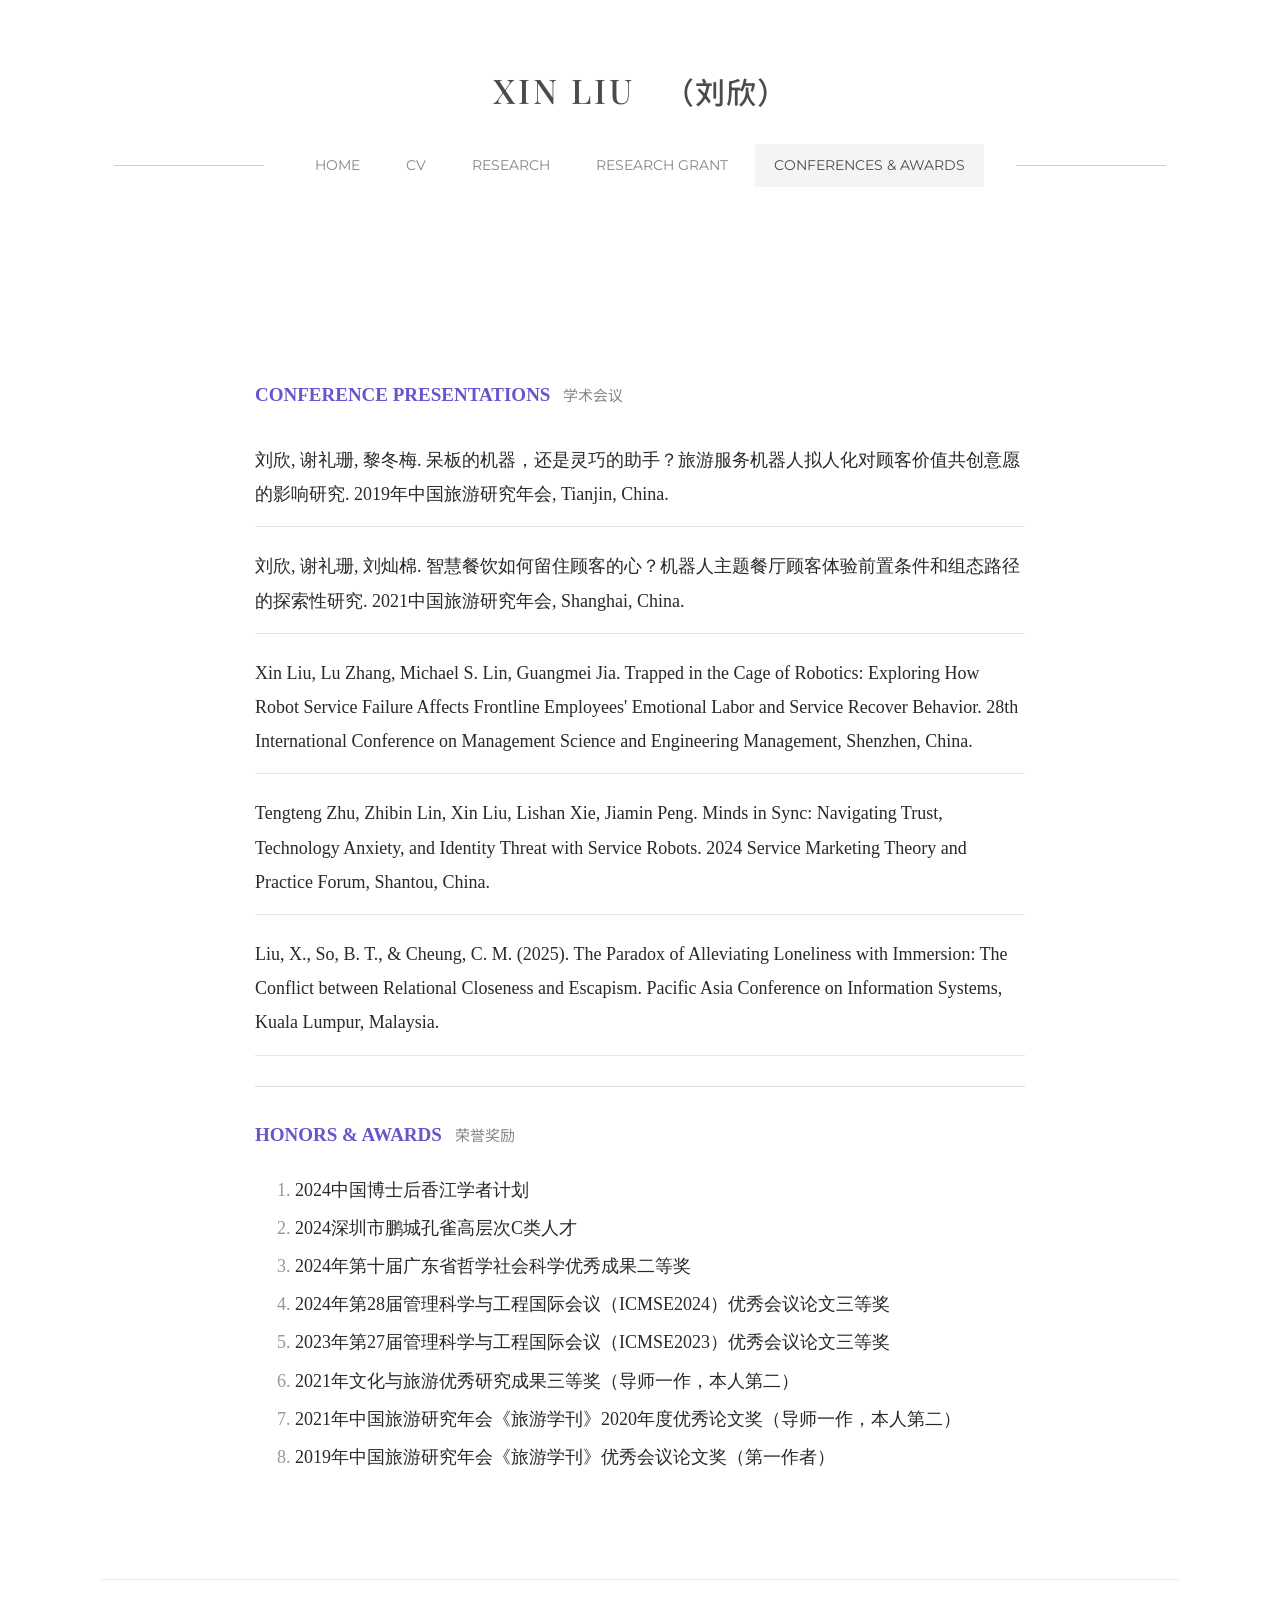
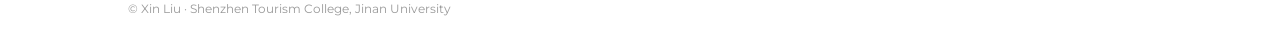
==== commit 47800a6d: "Remove individual page titles" ====
--- a/conferences.html
+++ b/conferences.html
@@ -1 +1 @@
-<!doctype html><html lang="en"><head><meta charset="utf-8"><meta name="viewport" content="width=device-width,initial-scale=1"><title>Conferences & Awards | Xin Liu</title><link rel="stylesheet" href="assets/style.css"></head><body><header class="site-header"><a class="site-title" href="index.html">XIN LIU <span>（刘欣）</span></a><div class="nav-wrap"><i class="nav-line"></i><nav><a class="" href="index.html">HOME</a><a class="" href="cv.html">CV</a><a class="" href="research.html">RESEARCH</a><a class="" href="grants.html">RESEARCH GRANT</a><a class="current" href="conferences.html">CONFERENCES &amp; AWARDS</a></nav><i class="nav-line"></i></div></header><main class="page-main"><h1>Conferences & Awards <span>学术会议与荣誉</span></h1><h2>CONFERENCE PRESENTATIONS <small>学术会议</small></h2><div class="paper-item"><p>刘欣, 谢礼珊, 黎冬梅. 呆板的机器，还是灵巧的助手？旅游服务机器人拟人化对顾客价值共创意愿的影响研究. 2019年中国旅游研究年会, Tianjin, China.</p></div><div class="paper-item"><p>刘欣, 谢礼珊, 刘灿棉. 智慧餐饮如何留住顾客的心？机器人主题餐厅顾客体验前置条件和组态路径的探索性研究. 2021中国旅游研究年会, Shanghai, China.</p></div><div class="paper-item"><p>Xin Liu, Lu Zhang, Michael S. Lin, Guangmei Jia. Trapped in the Cage of Robotics: Exploring How Robot Service Failure Affects Frontline Employees' Emotional Labor and Service Recover Behavior. 28th International Conference on Management Science and Engineering Management, Shenzhen, China.</p></div><div class="paper-item"><p>Tengteng Zhu, Zhibin Lin, Xin Liu, Lishan Xie, Jiamin Peng. Minds in Sync: Navigating Trust, Technology Anxiety, and Identity Threat with Service Robots. 2024 Service Marketing Theory and Practice Forum, Shantou, China.</p></div><div class="paper-item"><p>Liu, X., So, B. T., & Cheung, C. M. (2025). The Paradox of Alleviating Loneliness with Immersion: The Conflict between Relational Closeness and Escapism. Pacific Asia Conference on Information Systems, Kuala Lumpur, Malaysia.</p></div><hr class="section-rule"><h2>HONORS & AWARDS <small>荣誉奖励</small></h2><ol><li>2024中国博士后香江学者计划</li><li>2024深圳市鹏城孔雀高层次C类人才</li><li>2024年第十届广东省哲学社会科学优秀成果二等奖</li><li>2024年第28届管理科学与工程国际会议（ICMSE2024）优秀会议论文三等奖</li><li>2023年第27届管理科学与工程国际会议（ICMSE2023）优秀会议论文三等奖</li><li>2021年文化与旅游优秀研究成果三等奖（导师一作，本人第二）</li><li>2021年中国旅游研究年会《旅游学刊》2020年度优秀论文奖（导师一作，本人第二）</li><li>2019年中国旅游研究年会《旅游学刊》优秀会议论文奖（第一作者）</li></ol></main><footer>© Xin Liu · Shenzhen Tourism College, Jinan University</footer></body></html>+<!doctype html><html lang="en"><head><meta charset="utf-8"><meta name="viewport" content="width=device-width,initial-scale=1"><title>Conferences & Awards | Xin Liu</title><link rel="stylesheet" href="assets/style.css"></head><body><header class="site-header"><a class="site-title" href="index.html">XIN LIU <span>（刘欣）</span></a><div class="nav-wrap"><i class="nav-line"></i><nav><a class="" href="index.html">HOME</a><a class="" href="cv.html">CV</a><a class="" href="research.html">RESEARCH</a><a class="" href="grants.html">RESEARCH GRANT</a><a class="current" href="conferences.html">CONFERENCES &amp; AWARDS</a></nav><i class="nav-line"></i></div></header><main class="page-main"><h2>CONFERENCE PRESENTATIONS <small>学术会议</small></h2><div class="paper-item"><p>刘欣, 谢礼珊, 黎冬梅. 呆板的机器，还是灵巧的助手？旅游服务机器人拟人化对顾客价值共创意愿的影响研究. 2019年中国旅游研究年会, Tianjin, China.</p></div><div class="paper-item"><p>刘欣, 谢礼珊, 刘灿棉. 智慧餐饮如何留住顾客的心？机器人主题餐厅顾客体验前置条件和组态路径的探索性研究. 2021中国旅游研究年会, Shanghai, China.</p></div><div class="paper-item"><p>Xin Liu, Lu Zhang, Michael S. Lin, Guangmei Jia. Trapped in the Cage of Robotics: Exploring How Robot Service Failure Affects Frontline Employees' Emotional Labor and Service Recover Behavior. 28th International Conference on Management Science and Engineering Management, Shenzhen, China.</p></div><div class="paper-item"><p>Tengteng Zhu, Zhibin Lin, Xin Liu, Lishan Xie, Jiamin Peng. Minds in Sync: Navigating Trust, Technology Anxiety, and Identity Threat with Service Robots. 2024 Service Marketing Theory and Practice Forum, Shantou, China.</p></div><div class="paper-item"><p>Liu, X., So, B. T., & Cheung, C. M. (2025). The Paradox of Alleviating Loneliness with Immersion: The Conflict between Relational Closeness and Escapism. Pacific Asia Conference on Information Systems, Kuala Lumpur, Malaysia.</p></div><hr class="section-rule"><h2>HONORS & AWARDS <small>荣誉奖励</small></h2><ol><li>2024中国博士后香江学者计划</li><li>2024深圳市鹏城孔雀高层次C类人才</li><li>2024年第十届广东省哲学社会科学优秀成果二等奖</li><li>2024年第28届管理科学与工程国际会议（ICMSE2024）优秀会议论文三等奖</li><li>2023年第27届管理科学与工程国际会议（ICMSE2023）优秀会议论文三等奖</li><li>2021年文化与旅游优秀研究成果三等奖（导师一作，本人第二）</li><li>2021年中国旅游研究年会《旅游学刊》2020年度优秀论文奖（导师一作，本人第二）</li><li>2019年中国旅游研究年会《旅游学刊》优秀会议论文奖（第一作者）</li></ol></main><footer>© Xin Liu · Shenzhen Tourism College, Jinan University</footer></body></html>
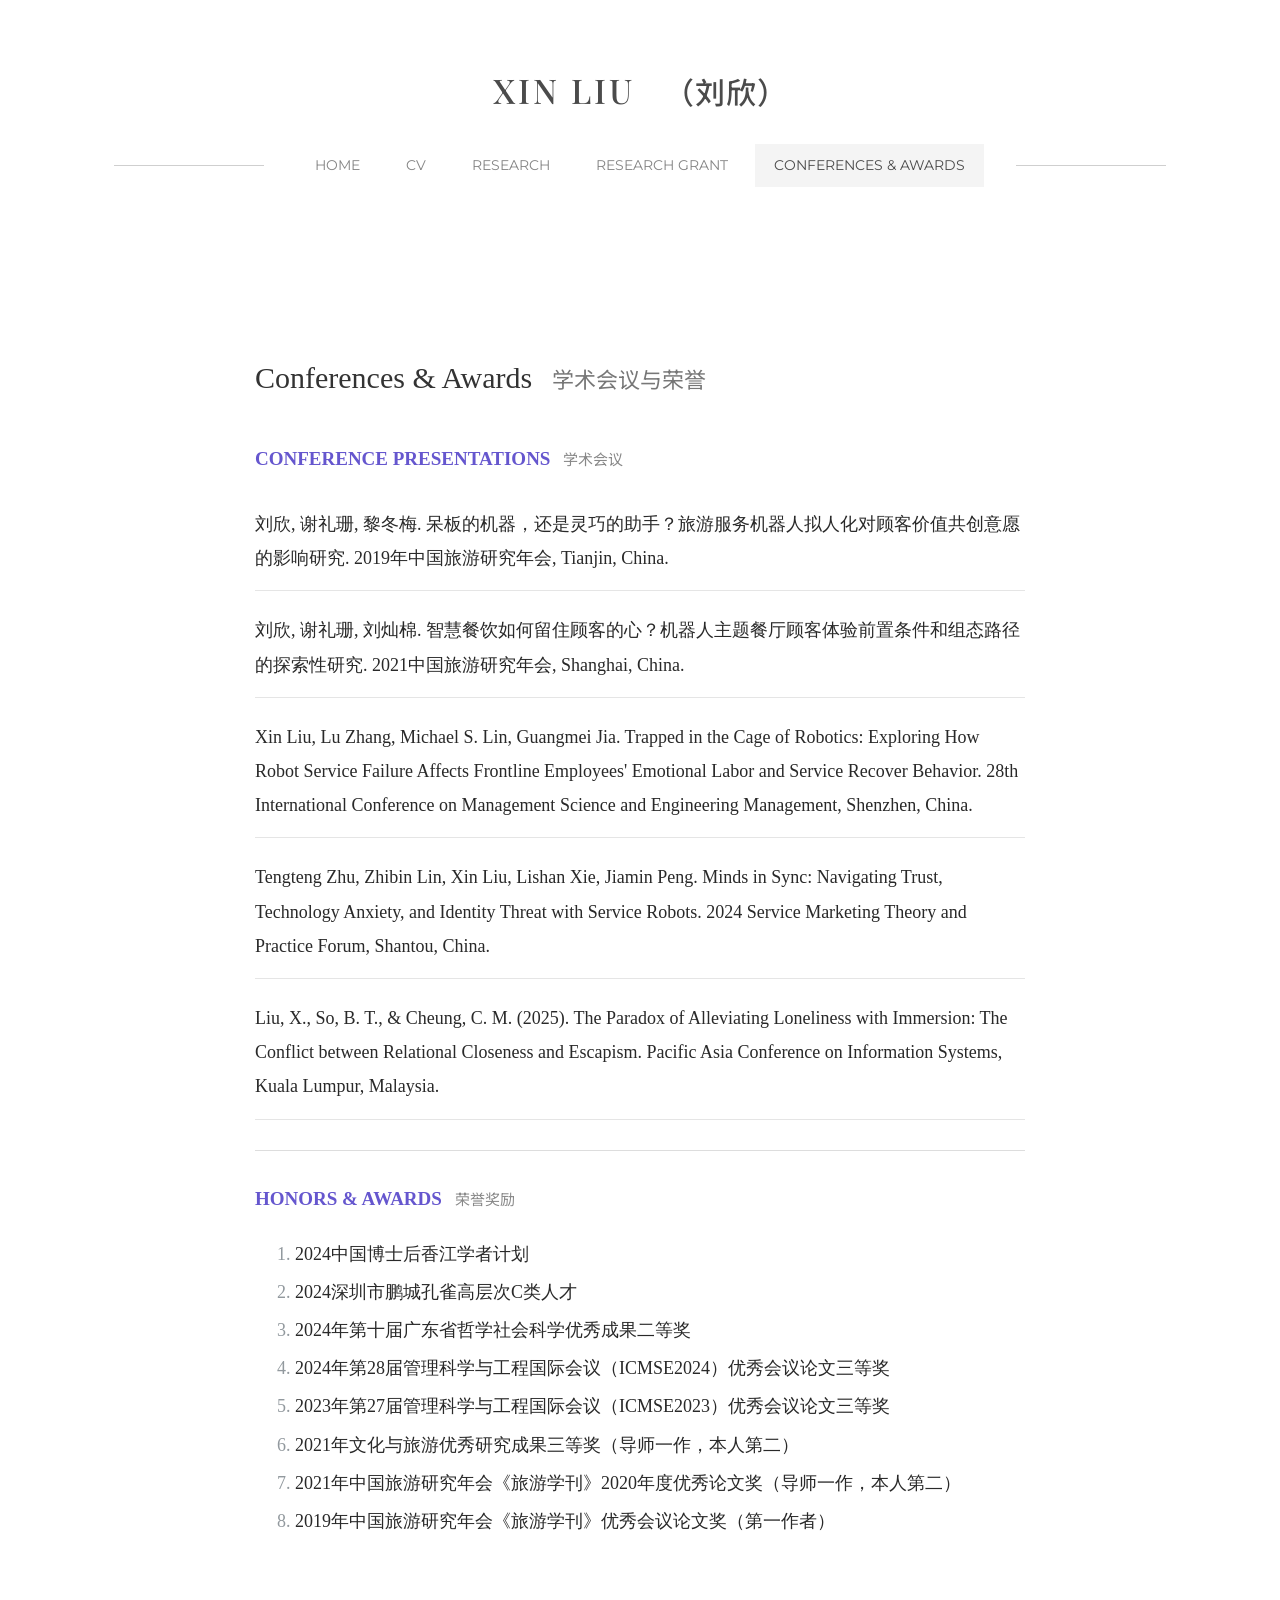
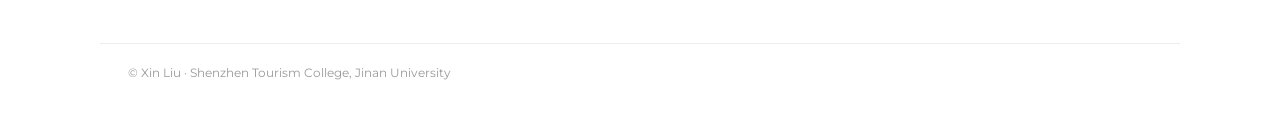
==== commit 3a4ea24d: "Restore previous page heading layout" ====
--- a/conferences.html
+++ b/conferences.html
@@ -1 +1 @@
-<!doctype html><html lang="en"><head><meta charset="utf-8"><meta name="viewport" content="width=device-width,initial-scale=1"><title>Conferences & Awards | Xin Liu</title><link rel="stylesheet" href="assets/style.css"></head><body><header class="site-header"><a class="site-title" href="index.html">XIN LIU <span>（刘欣）</span></a><div class="nav-wrap"><i class="nav-line"></i><nav><a class="" href="index.html">HOME</a><a class="" href="cv.html">CV</a><a class="" href="research.html">RESEARCH</a><a class="" href="grants.html">RESEARCH GRANT</a><a class="current" href="conferences.html">CONFERENCES &amp; AWARDS</a></nav><i class="nav-line"></i></div></header><main class="page-main"><h2>CONFERENCE PRESENTATIONS <small>学术会议</small></h2><div class="paper-item"><p>刘欣, 谢礼珊, 黎冬梅. 呆板的机器，还是灵巧的助手？旅游服务机器人拟人化对顾客价值共创意愿的影响研究. 2019年中国旅游研究年会, Tianjin, China.</p></div><div class="paper-item"><p>刘欣, 谢礼珊, 刘灿棉. 智慧餐饮如何留住顾客的心？机器人主题餐厅顾客体验前置条件和组态路径的探索性研究. 2021中国旅游研究年会, Shanghai, China.</p></div><div class="paper-item"><p>Xin Liu, Lu Zhang, Michael S. Lin, Guangmei Jia. Trapped in the Cage of Robotics: Exploring How Robot Service Failure Affects Frontline Employees' Emotional Labor and Service Recover Behavior. 28th International Conference on Management Science and Engineering Management, Shenzhen, China.</p></div><div class="paper-item"><p>Tengteng Zhu, Zhibin Lin, Xin Liu, Lishan Xie, Jiamin Peng. Minds in Sync: Navigating Trust, Technology Anxiety, and Identity Threat with Service Robots. 2024 Service Marketing Theory and Practice Forum, Shantou, China.</p></div><div class="paper-item"><p>Liu, X., So, B. T., & Cheung, C. M. (2025). The Paradox of Alleviating Loneliness with Immersion: The Conflict between Relational Closeness and Escapism. Pacific Asia Conference on Information Systems, Kuala Lumpur, Malaysia.</p></div><hr class="section-rule"><h2>HONORS & AWARDS <small>荣誉奖励</small></h2><ol><li>2024中国博士后香江学者计划</li><li>2024深圳市鹏城孔雀高层次C类人才</li><li>2024年第十届广东省哲学社会科学优秀成果二等奖</li><li>2024年第28届管理科学与工程国际会议（ICMSE2024）优秀会议论文三等奖</li><li>2023年第27届管理科学与工程国际会议（ICMSE2023）优秀会议论文三等奖</li><li>2021年文化与旅游优秀研究成果三等奖（导师一作，本人第二）</li><li>2021年中国旅游研究年会《旅游学刊》2020年度优秀论文奖（导师一作，本人第二）</li><li>2019年中国旅游研究年会《旅游学刊》优秀会议论文奖（第一作者）</li></ol></main><footer>© Xin Liu · Shenzhen Tourism College, Jinan University</footer></body></html>+<!doctype html><html lang="en"><head><meta charset="utf-8"><meta name="viewport" content="width=device-width,initial-scale=1"><title>Conferences & Awards | Xin Liu</title><link rel="stylesheet" href="assets/style.css"></head><body><header class="site-header"><a class="site-title" href="index.html">XIN LIU <span>（刘欣）</span></a><div class="nav-wrap"><i class="nav-line"></i><nav><a class="" href="index.html">HOME</a><a class="" href="cv.html">CV</a><a class="" href="research.html">RESEARCH</a><a class="" href="grants.html">RESEARCH GRANT</a><a class="current" href="conferences.html">CONFERENCES &amp; AWARDS</a></nav><i class="nav-line"></i></div></header><main class="page-main"><h1>Conferences & Awards <span>学术会议与荣誉</span></h1><h2>CONFERENCE PRESENTATIONS <small>学术会议</small></h2><div class="paper-item"><p>刘欣, 谢礼珊, 黎冬梅. 呆板的机器，还是灵巧的助手？旅游服务机器人拟人化对顾客价值共创意愿的影响研究. 2019年中国旅游研究年会, Tianjin, China.</p></div><div class="paper-item"><p>刘欣, 谢礼珊, 刘灿棉. 智慧餐饮如何留住顾客的心？机器人主题餐厅顾客体验前置条件和组态路径的探索性研究. 2021中国旅游研究年会, Shanghai, China.</p></div><div class="paper-item"><p>Xin Liu, Lu Zhang, Michael S. Lin, Guangmei Jia. Trapped in the Cage of Robotics: Exploring How Robot Service Failure Affects Frontline Employees' Emotional Labor and Service Recover Behavior. 28th International Conference on Management Science and Engineering Management, Shenzhen, China.</p></div><div class="paper-item"><p>Tengteng Zhu, Zhibin Lin, Xin Liu, Lishan Xie, Jiamin Peng. Minds in Sync: Navigating Trust, Technology Anxiety, and Identity Threat with Service Robots. 2024 Service Marketing Theory and Practice Forum, Shantou, China.</p></div><div class="paper-item"><p>Liu, X., So, B. T., & Cheung, C. M. (2025). The Paradox of Alleviating Loneliness with Immersion: The Conflict between Relational Closeness and Escapism. Pacific Asia Conference on Information Systems, Kuala Lumpur, Malaysia.</p></div><hr class="section-rule"><h2>HONORS & AWARDS <small>荣誉奖励</small></h2><ol><li>2024中国博士后香江学者计划</li><li>2024深圳市鹏城孔雀高层次C类人才</li><li>2024年第十届广东省哲学社会科学优秀成果二等奖</li><li>2024年第28届管理科学与工程国际会议（ICMSE2024）优秀会议论文三等奖</li><li>2023年第27届管理科学与工程国际会议（ICMSE2023）优秀会议论文三等奖</li><li>2021年文化与旅游优秀研究成果三等奖（导师一作，本人第二）</li><li>2021年中国旅游研究年会《旅游学刊》2020年度优秀论文奖（导师一作，本人第二）</li><li>2019年中国旅游研究年会《旅游学刊》优秀会议论文奖（第一作者）</li></ol></main><footer>© Xin Liu · Shenzhen Tourism College, Jinan University</footer></body></html>
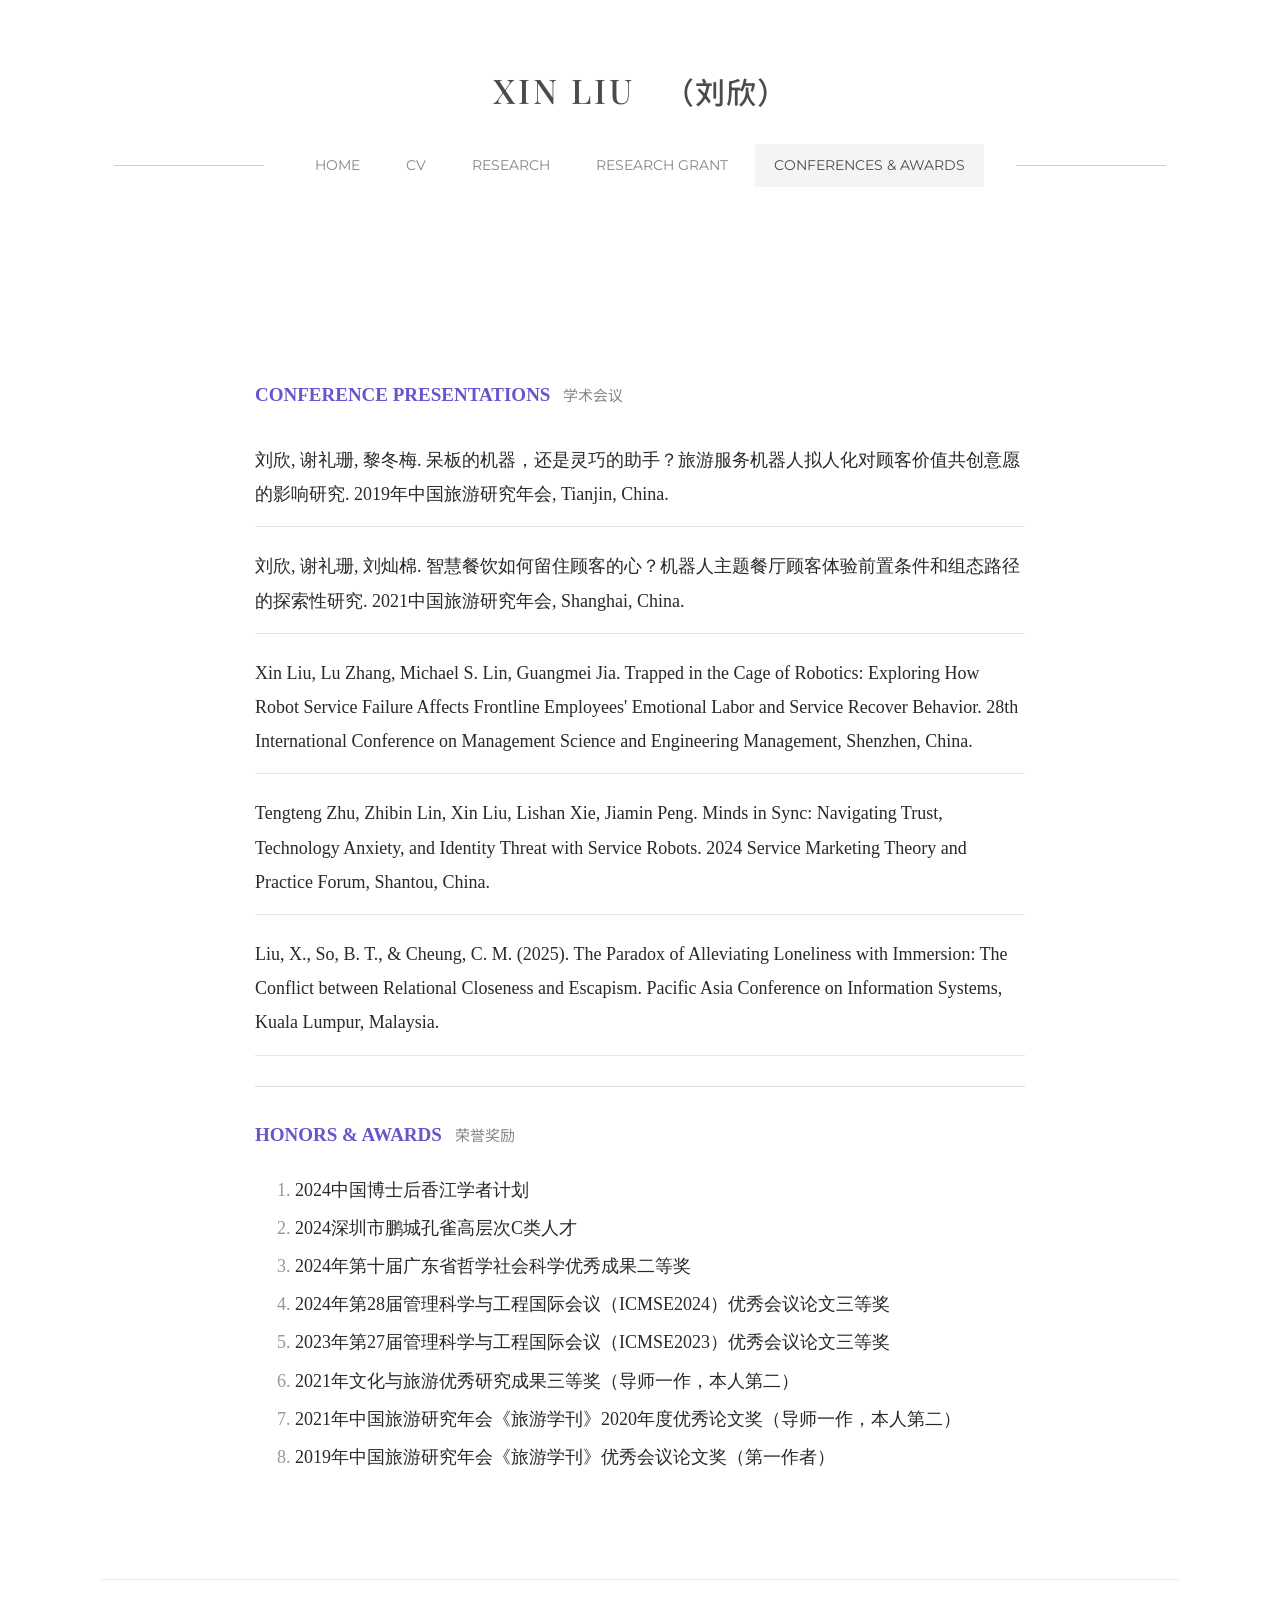
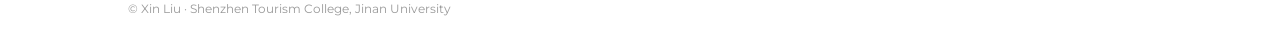
==== commit ac027210: "Remove redundant Conferences page title" ====
--- a/conferences.html
+++ b/conferences.html
@@ -1 +1 @@
-<!doctype html><html lang="en"><head><meta charset="utf-8"><meta name="viewport" content="width=device-width,initial-scale=1"><title>Conferences & Awards | Xin Liu</title><link rel="stylesheet" href="assets/style.css"></head><body><header class="site-header"><a class="site-title" href="index.html">XIN LIU <span>（刘欣）</span></a><div class="nav-wrap"><i class="nav-line"></i><nav><a class="" href="index.html">HOME</a><a class="" href="cv.html">CV</a><a class="" href="research.html">RESEARCH</a><a class="" href="grants.html">RESEARCH GRANT</a><a class="current" href="conferences.html">CONFERENCES &amp; AWARDS</a></nav><i class="nav-line"></i></div></header><main class="page-main"><h1>Conferences & Awards <span>学术会议与荣誉</span></h1><h2>CONFERENCE PRESENTATIONS <small>学术会议</small></h2><div class="paper-item"><p>刘欣, 谢礼珊, 黎冬梅. 呆板的机器，还是灵巧的助手？旅游服务机器人拟人化对顾客价值共创意愿的影响研究. 2019年中国旅游研究年会, Tianjin, China.</p></div><div class="paper-item"><p>刘欣, 谢礼珊, 刘灿棉. 智慧餐饮如何留住顾客的心？机器人主题餐厅顾客体验前置条件和组态路径的探索性研究. 2021中国旅游研究年会, Shanghai, China.</p></div><div class="paper-item"><p>Xin Liu, Lu Zhang, Michael S. Lin, Guangmei Jia. Trapped in the Cage of Robotics: Exploring How Robot Service Failure Affects Frontline Employees' Emotional Labor and Service Recover Behavior. 28th International Conference on Management Science and Engineering Management, Shenzhen, China.</p></div><div class="paper-item"><p>Tengteng Zhu, Zhibin Lin, Xin Liu, Lishan Xie, Jiamin Peng. Minds in Sync: Navigating Trust, Technology Anxiety, and Identity Threat with Service Robots. 2024 Service Marketing Theory and Practice Forum, Shantou, China.</p></div><div class="paper-item"><p>Liu, X., So, B. T., & Cheung, C. M. (2025). The Paradox of Alleviating Loneliness with Immersion: The Conflict between Relational Closeness and Escapism. Pacific Asia Conference on Information Systems, Kuala Lumpur, Malaysia.</p></div><hr class="section-rule"><h2>HONORS & AWARDS <small>荣誉奖励</small></h2><ol><li>2024中国博士后香江学者计划</li><li>2024深圳市鹏城孔雀高层次C类人才</li><li>2024年第十届广东省哲学社会科学优秀成果二等奖</li><li>2024年第28届管理科学与工程国际会议（ICMSE2024）优秀会议论文三等奖</li><li>2023年第27届管理科学与工程国际会议（ICMSE2023）优秀会议论文三等奖</li><li>2021年文化与旅游优秀研究成果三等奖（导师一作，本人第二）</li><li>2021年中国旅游研究年会《旅游学刊》2020年度优秀论文奖（导师一作，本人第二）</li><li>2019年中国旅游研究年会《旅游学刊》优秀会议论文奖（第一作者）</li></ol></main><footer>© Xin Liu · Shenzhen Tourism College, Jinan University</footer></body></html>+<!doctype html><html lang="en"><head><meta charset="utf-8"><meta name="viewport" content="width=device-width,initial-scale=1"><title>Conferences & Awards | Xin Liu</title><link rel="stylesheet" href="assets/style.css"></head><body><header class="site-header"><a class="site-title" href="index.html">XIN LIU <span>（刘欣）</span></a><div class="nav-wrap"><i class="nav-line"></i><nav><a class="" href="index.html">HOME</a><a class="" href="cv.html">CV</a><a class="" href="research.html">RESEARCH</a><a class="" href="grants.html">RESEARCH GRANT</a><a class="current" href="conferences.html">CONFERENCES &amp; AWARDS</a></nav><i class="nav-line"></i></div></header><main class="page-main"><h2>CONFERENCE PRESENTATIONS <small>学术会议</small></h2><div class="paper-item"><p>刘欣, 谢礼珊, 黎冬梅. 呆板的机器，还是灵巧的助手？旅游服务机器人拟人化对顾客价值共创意愿的影响研究. 2019年中国旅游研究年会, Tianjin, China.</p></div><div class="paper-item"><p>刘欣, 谢礼珊, 刘灿棉. 智慧餐饮如何留住顾客的心？机器人主题餐厅顾客体验前置条件和组态路径的探索性研究. 2021中国旅游研究年会, Shanghai, China.</p></div><div class="paper-item"><p>Xin Liu, Lu Zhang, Michael S. Lin, Guangmei Jia. Trapped in the Cage of Robotics: Exploring How Robot Service Failure Affects Frontline Employees' Emotional Labor and Service Recover Behavior. 28th International Conference on Management Science and Engineering Management, Shenzhen, China.</p></div><div class="paper-item"><p>Tengteng Zhu, Zhibin Lin, Xin Liu, Lishan Xie, Jiamin Peng. Minds in Sync: Navigating Trust, Technology Anxiety, and Identity Threat with Service Robots. 2024 Service Marketing Theory and Practice Forum, Shantou, China.</p></div><div class="paper-item"><p>Liu, X., So, B. T., & Cheung, C. M. (2025). The Paradox of Alleviating Loneliness with Immersion: The Conflict between Relational Closeness and Escapism. Pacific Asia Conference on Information Systems, Kuala Lumpur, Malaysia.</p></div><hr class="section-rule"><h2>HONORS & AWARDS <small>荣誉奖励</small></h2><ol><li>2024中国博士后香江学者计划</li><li>2024深圳市鹏城孔雀高层次C类人才</li><li>2024年第十届广东省哲学社会科学优秀成果二等奖</li><li>2024年第28届管理科学与工程国际会议（ICMSE2024）优秀会议论文三等奖</li><li>2023年第27届管理科学与工程国际会议（ICMSE2023）优秀会议论文三等奖</li><li>2021年文化与旅游优秀研究成果三等奖（导师一作，本人第二）</li><li>2021年中国旅游研究年会《旅游学刊》2020年度优秀论文奖（导师一作，本人第二）</li><li>2019年中国旅游研究年会《旅游学刊》优秀会议论文奖（第一作者）</li></ol></main><footer>© Xin Liu · Shenzhen Tourism College, Jinan University</footer></body></html>
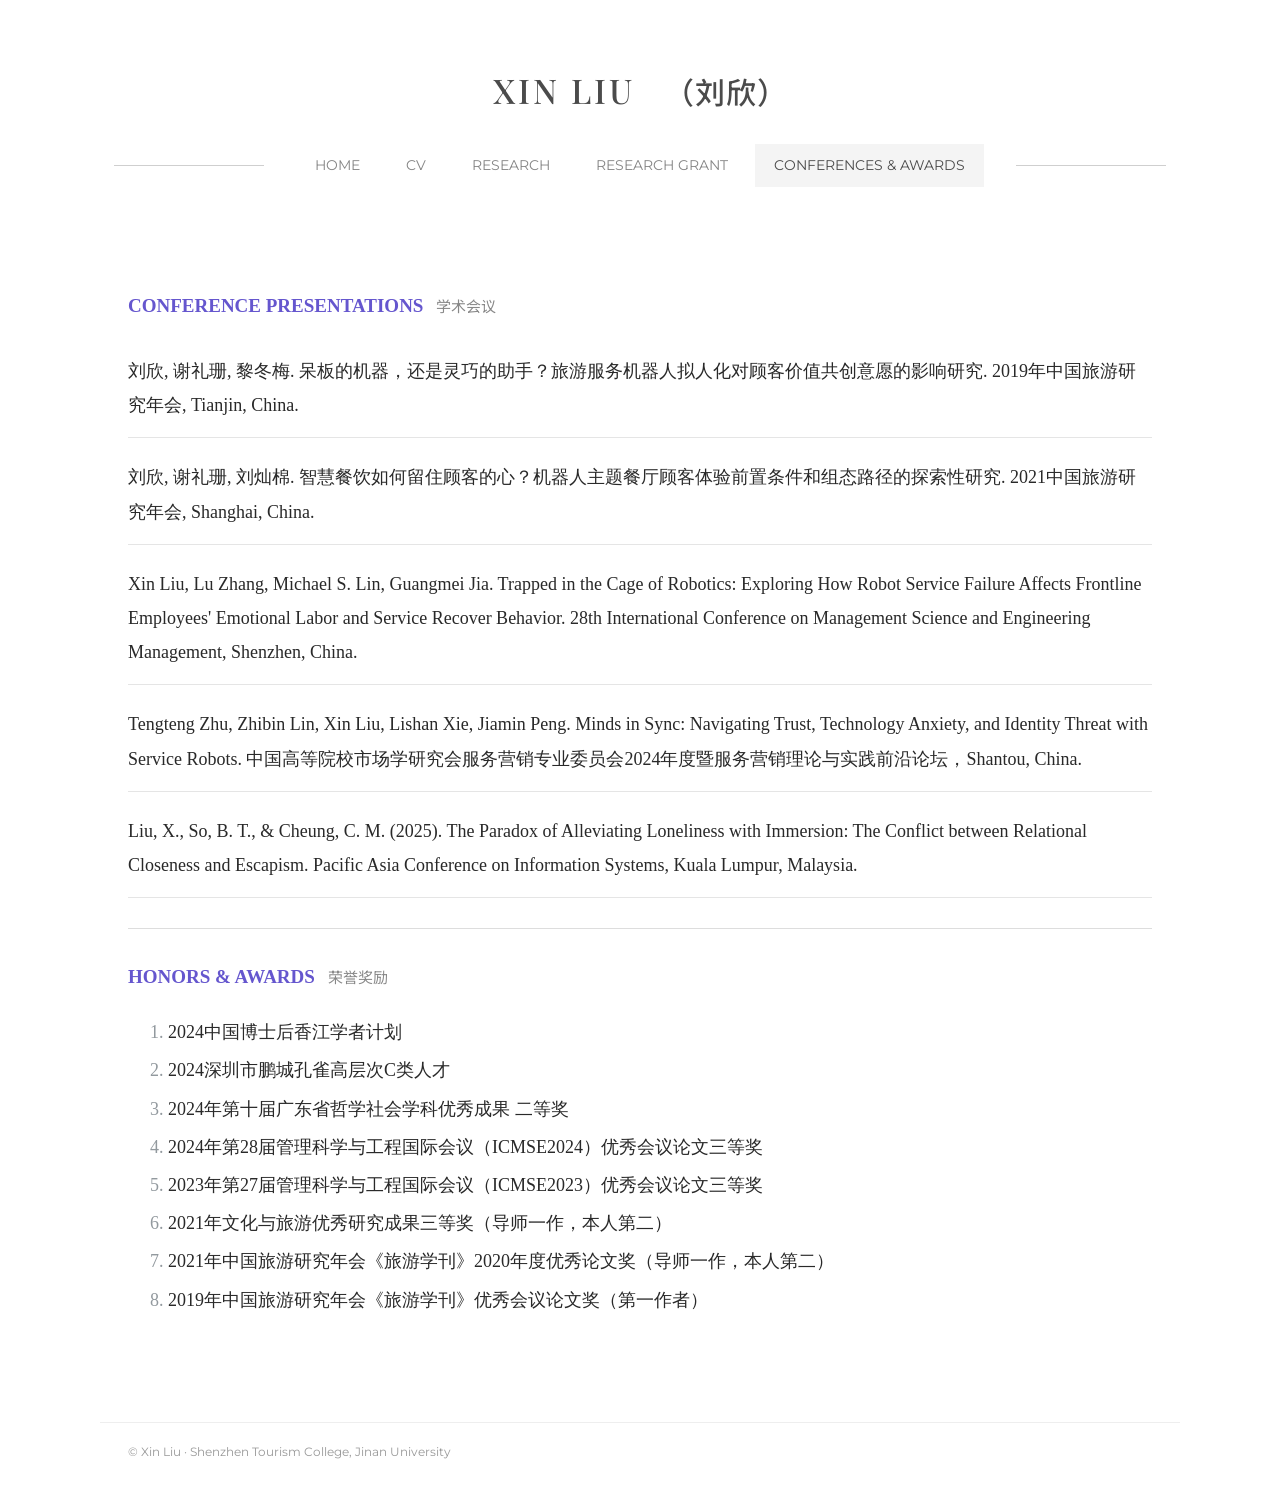
==== commit 0932c0e2: "Align conference and award wording with supplied document" ====
--- a/conferences.html
+++ b/conferences.html
@@ -1 +1 @@
-<!doctype html><html lang="en"><head><meta charset="utf-8"><meta name="viewport" content="width=device-width,initial-scale=1"><title>Conferences & Awards | Xin Liu</title><link rel="stylesheet" href="assets/style.css"></head><body><header class="site-header"><a class="site-title" href="index.html">XIN LIU <span>（刘欣）</span></a><div class="nav-wrap"><i class="nav-line"></i><nav><a class="" href="index.html">HOME</a><a class="" href="cv.html">CV</a><a class="" href="research.html">RESEARCH</a><a class="" href="grants.html">RESEARCH GRANT</a><a class="current" href="conferences.html">CONFERENCES &amp; AWARDS</a></nav><i class="nav-line"></i></div></header><main class="page-main"><h2>CONFERENCE PRESENTATIONS <small>学术会议</small></h2><div class="paper-item"><p>刘欣, 谢礼珊, 黎冬梅. 呆板的机器，还是灵巧的助手？旅游服务机器人拟人化对顾客价值共创意愿的影响研究. 2019年中国旅游研究年会, Tianjin, China.</p></div><div class="paper-item"><p>刘欣, 谢礼珊, 刘灿棉. 智慧餐饮如何留住顾客的心？机器人主题餐厅顾客体验前置条件和组态路径的探索性研究. 2021中国旅游研究年会, Shanghai, China.</p></div><div class="paper-item"><p>Xin Liu, Lu Zhang, Michael S. Lin, Guangmei Jia. Trapped in the Cage of Robotics: Exploring How Robot Service Failure Affects Frontline Employees' Emotional Labor and Service Recover Behavior. 28th International Conference on Management Science and Engineering Management, Shenzhen, China.</p></div><div class="paper-item"><p>Tengteng Zhu, Zhibin Lin, Xin Liu, Lishan Xie, Jiamin Peng. Minds in Sync: Navigating Trust, Technology Anxiety, and Identity Threat with Service Robots. 2024 Service Marketing Theory and Practice Forum, Shantou, China.</p></div><div class="paper-item"><p>Liu, X., So, B. T., & Cheung, C. M. (2025). The Paradox of Alleviating Loneliness with Immersion: The Conflict between Relational Closeness and Escapism. Pacific Asia Conference on Information Systems, Kuala Lumpur, Malaysia.</p></div><hr class="section-rule"><h2>HONORS & AWARDS <small>荣誉奖励</small></h2><ol><li>2024中国博士后香江学者计划</li><li>2024深圳市鹏城孔雀高层次C类人才</li><li>2024年第十届广东省哲学社会科学优秀成果二等奖</li><li>2024年第28届管理科学与工程国际会议（ICMSE2024）优秀会议论文三等奖</li><li>2023年第27届管理科学与工程国际会议（ICMSE2023）优秀会议论文三等奖</li><li>2021年文化与旅游优秀研究成果三等奖（导师一作，本人第二）</li><li>2021年中国旅游研究年会《旅游学刊》2020年度优秀论文奖（导师一作，本人第二）</li><li>2019年中国旅游研究年会《旅游学刊》优秀会议论文奖（第一作者）</li></ol></main><footer>© Xin Liu · Shenzhen Tourism College, Jinan University</footer></body></html>+<!doctype html><html lang="en"><head><meta charset="utf-8"><meta name="viewport" content="width=device-width,initial-scale=1"><title>Conferences & Awards | Xin Liu</title><link rel="stylesheet" href="assets/style.css"></head><body><header class="site-header"><a class="site-title" href="index.html">XIN LIU <span>（刘欣）</span></a><div class="nav-wrap"><i class="nav-line"></i><nav><a class="" href="index.html">HOME</a><a class="" href="cv.html">CV</a><a class="" href="research.html">RESEARCH</a><a class="" href="grants.html">RESEARCH GRANT</a><a class="current" href="conferences.html">CONFERENCES &amp; AWARDS</a></nav><i class="nav-line"></i></div></header><main class="page-main"><h2>CONFERENCE PRESENTATIONS <small>学术会议</small></h2><div class="paper-item"><p>刘欣, 谢礼珊, 黎冬梅. 呆板的机器，还是灵巧的助手？旅游服务机器人拟人化对顾客价值共创意愿的影响研究. 2019年中国旅游研究年会, Tianjin, China.</p></div><div class="paper-item"><p>刘欣, 谢礼珊, 刘灿棉. 智慧餐饮如何留住顾客的心？机器人主题餐厅顾客体验前置条件和组态路径的探索性研究. 2021中国旅游研究年会, Shanghai, China.</p></div><div class="paper-item"><p>Xin Liu, Lu Zhang, Michael S. Lin, Guangmei Jia. Trapped in the Cage of Robotics: Exploring How Robot Service Failure Affects Frontline Employees' Emotional Labor and Service Recover Behavior. 28th International Conference on Management Science and Engineering Management, Shenzhen, China.</p></div><div class="paper-item"><p>Tengteng Zhu, Zhibin Lin, Xin Liu, Lishan Xie, Jiamin Peng. Minds in Sync: Navigating Trust, Technology Anxiety, and Identity Threat with Service Robots. 中国高等院校市场学研究会服务营销专业委员会2024年度暨服务营销理论与实践前沿论坛，Shantou, China.</p></div><div class="paper-item"><p>Liu, X., So, B. T., & Cheung, C. M. (2025). The Paradox of Alleviating Loneliness with Immersion: The Conflict between Relational Closeness and Escapism. Pacific Asia Conference on Information Systems, Kuala Lumpur, Malaysia.</p></div><hr class="section-rule"><h2>HONORS & AWARDS <small>荣誉奖励</small></h2><ol><li>2024中国博士后香江学者计划</li><li>2024深圳市鹏城孔雀高层次C类人才</li><li>2024年第十届广东省哲学社会学科优秀成果 二等奖</li><li>2024年第28届管理科学与工程国际会议（ICMSE2024）优秀会议论文三等奖</li><li>2023年第27届管理科学与工程国际会议（ICMSE2023）优秀会议论文三等奖</li><li>2021年文化与旅游优秀研究成果三等奖（导师一作，本人第二）</li><li>2021年中国旅游研究年会《旅游学刊》2020年度优秀论文奖（导师一作，本人第二）</li><li>2019年中国旅游研究年会《旅游学刊》优秀会议论文奖（第一作者）</li></ol></main><footer>© Xin Liu · Shenzhen Tourism College, Jinan University</footer></body></html>
--- a/assets/style.css
+++ b/assets/style.css
@@ -4,7 +4,7 @@
 html{scroll-behavior:smooth}
 body{margin:0;background:#fff;color:var(--ink);font-family:Montserrat,"Noto Sans SC",Arial,sans-serif;font-size:16px;line-height:1.8}
 a{color:var(--blue);text-decoration:none}a:hover{text-decoration:underline}
-.site-header{height:284px;padding:68px 24px 0;background:#fff;text-align:center}
+.site-header{height:220px;padding:68px 24px 0;background:#fff;text-align:center}
 .site-title{display:block;margin:0 auto 30px;color:#4b4b4b;font-family:"Playfair Display",Georgia,serif;font-size:34px;line-height:1.35;font-weight:500;letter-spacing:3px}
 .site-title span{font-family:"Noto Sans SC",sans-serif;font-size:30px;letter-spacing:1px;margin-left:18px}
 .nav-wrap{max-width:1380px;margin:0 auto;display:flex;align-items:center;justify-content:center;gap:32px}
@@ -25,7 +25,7 @@
 .email-line.indent{padding-left:75px}
 .profile-button{display:inline-block;margin-top:3px;padding:7px 24px;background:#5d6fe0;color:#fff;font-size:14px;font-weight:700;letter-spacing:.5px}
 .profile-button:hover{background:#4e5fce;color:#fff;text-decoration:none}
-.page-main{max-width:1080px;margin:0 auto;padding:65px 28px 85px;min-height:650px}
+.page-main{max-width:1080px;margin:0 auto;padding:40px 28px 85px;min-height:650px}
 .page-main h1{font-size:31px;font-weight:600;color:#333;margin:0 0 32px}
 .page-main h1 span{font-family:"Noto Sans SC",sans-serif;font-size:22px;color:#777;font-weight:400;margin-left:12px}
 .page-main h2{font-size:20px;margin:32px 0 12px;color:#333}
@@ -43,16 +43,16 @@
 .grant-item p,.paper-item p{margin:7px 0 0}
 .note{color:#777;font-size:15px}
 footer{max-width:1080px;margin:0 auto;padding:18px 28px 35px;color:#999;font-size:12px;border-top:1px solid #eee}
-@media(max-width:900px){.site-header{height:auto;padding:38px 16px 32px}.site-title{font-size:27px;margin-bottom:22px}.site-title span{font-size:23px;margin-left:8px}.nav-wrap{gap:10px}.nav-line{display:none}nav{gap:3px}nav a{padding:8px 10px;font-size:12px}.home-hero{padding:42px 22px}.hero-inner{grid-template-columns:minmax(0,1fr);gap:36px;max-width:560px}.photo-placeholder{height:440px;max-width:100%;margin:auto}.profile-copy{font-size:18px}.profile-role{font-size:24px}.profile-affiliation{font-size:20px;margin-bottom:25px}.profile-block h2{font-size:19px}.page-main{padding:42px 22px}.cv-row{grid-template-columns:1fr;gap:3px}}
+@media(max-width:900px){.page-main{margin:0 auto}.site-header{height:auto;padding:38px 16px 32px}.site-title{font-size:27px;margin-bottom:22px}.site-title span{font-size:23px;margin-left:8px}.nav-wrap{gap:10px}.nav-line{display:none}nav{gap:3px}nav a{padding:8px 10px;font-size:12px}.home-hero{padding:42px 22px}.hero-inner{grid-template-columns:minmax(0,1fr);gap:36px;max-width:560px}.photo-placeholder{height:440px;max-width:100%;margin:auto}.profile-copy{font-size:18px}.profile-role{font-size:24px}.profile-affiliation{font-size:20px;margin-bottom:25px}.profile-block h2{font-size:19px}.page-main{padding:42px 22px}.cv-row{grid-template-columns:1fr;gap:3px}}
 @media(max-width:480px){.site-title{font-size:22px;letter-spacing:1.5px}.site-title span{font-size:19px}nav a{font-size:11px;padding:7px 8px}.photo-placeholder{height:380px}.profile-copy{font-size:16px}.profile-affiliation{font-size:18px}}
 
 /* ===== Academic Homepage Reference Style ===== */
 
-/* 普通页面：白色背景、居中窄版正文 */
+/* 普通页面：正文从导航栏下方正常开始，保持参考网站的留白 */
 .page-main {
-  max-width: 820px;
+  max-width: 1080px;
   margin: 0 auto;
-  padding: 65px 25px 85px;
+  padding: 40px 28px 85px;
   min-height: 650px;
   font-family: Georgia, "Times New Roman", serif;
   font-size: 18px;
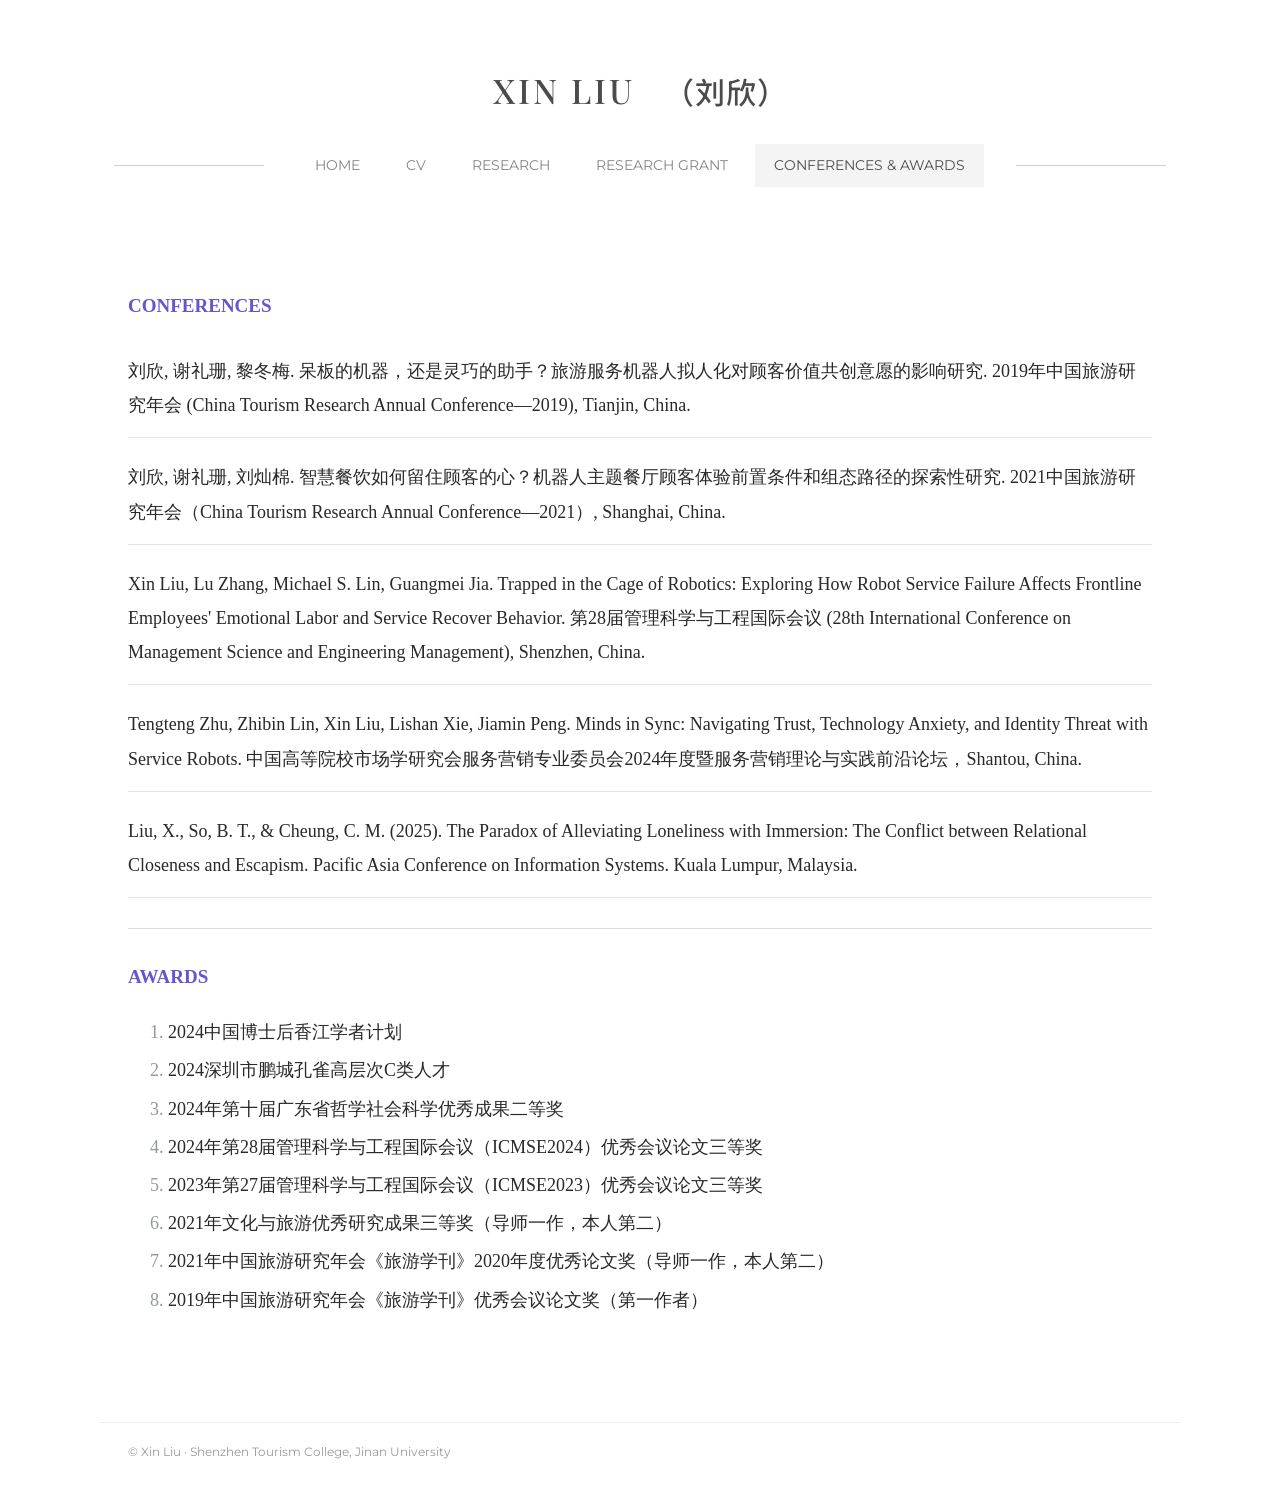
==== commit b82e16c1: "Align page text with supplied source materials" ====
--- a/conferences.html
+++ b/conferences.html
@@ -1 +1,29 @@
-<!doctype html><html lang="en"><head><meta charset="utf-8"><meta name="viewport" content="width=device-width,initial-scale=1"><title>Conferences & Awards | Xin Liu</title><link rel="stylesheet" href="assets/style.css"></head><body><header class="site-header"><a class="site-title" href="index.html">XIN LIU <span>（刘欣）</span></a><div class="nav-wrap"><i class="nav-line"></i><nav><a class="" href="index.html">HOME</a><a class="" href="cv.html">CV</a><a class="" href="research.html">RESEARCH</a><a class="" href="grants.html">RESEARCH GRANT</a><a class="current" href="conferences.html">CONFERENCES &amp; AWARDS</a></nav><i class="nav-line"></i></div></header><main class="page-main"><h2>CONFERENCE PRESENTATIONS <small>学术会议</small></h2><div class="paper-item"><p>刘欣, 谢礼珊, 黎冬梅. 呆板的机器，还是灵巧的助手？旅游服务机器人拟人化对顾客价值共创意愿的影响研究. 2019年中国旅游研究年会, Tianjin, China.</p></div><div class="paper-item"><p>刘欣, 谢礼珊, 刘灿棉. 智慧餐饮如何留住顾客的心？机器人主题餐厅顾客体验前置条件和组态路径的探索性研究. 2021中国旅游研究年会, Shanghai, China.</p></div><div class="paper-item"><p>Xin Liu, Lu Zhang, Michael S. Lin, Guangmei Jia. Trapped in the Cage of Robotics: Exploring How Robot Service Failure Affects Frontline Employees' Emotional Labor and Service Recover Behavior. 28th International Conference on Management Science and Engineering Management, Shenzhen, China.</p></div><div class="paper-item"><p>Tengteng Zhu, Zhibin Lin, Xin Liu, Lishan Xie, Jiamin Peng. Minds in Sync: Navigating Trust, Technology Anxiety, and Identity Threat with Service Robots. 中国高等院校市场学研究会服务营销专业委员会2024年度暨服务营销理论与实践前沿论坛，Shantou, China.</p></div><div class="paper-item"><p>Liu, X., So, B. T., & Cheung, C. M. (2025). The Paradox of Alleviating Loneliness with Immersion: The Conflict between Relational Closeness and Escapism. Pacific Asia Conference on Information Systems, Kuala Lumpur, Malaysia.</p></div><hr class="section-rule"><h2>HONORS & AWARDS <small>荣誉奖励</small></h2><ol><li>2024中国博士后香江学者计划</li><li>2024深圳市鹏城孔雀高层次C类人才</li><li>2024年第十届广东省哲学社会学科优秀成果 二等奖</li><li>2024年第28届管理科学与工程国际会议（ICMSE2024）优秀会议论文三等奖</li><li>2023年第27届管理科学与工程国际会议（ICMSE2023）优秀会议论文三等奖</li><li>2021年文化与旅游优秀研究成果三等奖（导师一作，本人第二）</li><li>2021年中国旅游研究年会《旅游学刊》2020年度优秀论文奖（导师一作，本人第二）</li><li>2019年中国旅游研究年会《旅游学刊》优秀会议论文奖（第一作者）</li></ol></main><footer>© Xin Liu · Shenzhen Tourism College, Jinan University</footer></body></html>+<!doctype html>
+<html lang="en">
+<head><meta charset="utf-8"><meta name="viewport" content="width=device-width,initial-scale=1"><title>Conferences &amp; Awards | Xin Liu</title><link rel="stylesheet" href="assets/style.css"></head>
+<body>
+<header class="site-header"><a class="site-title" href="index.html">XIN LIU <span>（刘欣）</span></a><div class="nav-wrap"><i class="nav-line"></i><nav>
+<a href="index.html">HOME</a><a href="cv.html">CV</a><a href="research.html">RESEARCH</a><a href="grants.html">RESEARCH GRANT</a><a class="current" href="conferences.html">CONFERENCES &amp; AWARDS</a>
+</nav><i class="nav-line"></i></div></header>
+<main class="page-main">
+<h2>CONFERENCES</h2>
+<div class="paper-item"><p>刘欣, 谢礼珊, 黎冬梅. 呆板的机器，还是灵巧的助手？旅游服务机器人拟人化对顾客价值共创意愿的影响研究. 2019年中国旅游研究年会 (China Tourism Research Annual Conference—2019), Tianjin, China.</p></div>
+<div class="paper-item"><p>刘欣, 谢礼珊, 刘灿棉. 智慧餐饮如何留住顾客的心？机器人主题餐厅顾客体验前置条件和组态路径的探索性研究. 2021中国旅游研究年会（China Tourism Research Annual Conference—2021）, Shanghai, China.</p></div>
+<div class="paper-item"><p>Xin Liu, Lu Zhang, Michael S. Lin, Guangmei Jia. Trapped in the Cage of Robotics: Exploring How Robot Service Failure Affects Frontline Employees' Emotional Labor and Service Recover Behavior. 第28届管理科学与工程国际会议 (28th International Conference on Management Science and Engineering Management), Shenzhen, China.</p></div>
+<div class="paper-item"><p>Tengteng Zhu, Zhibin Lin, Xin Liu, Lishan Xie, Jiamin Peng. Minds in Sync: Navigating Trust, Technology Anxiety, and Identity Threat with Service Robots. 中国高等院校市场学研究会服务营销专业委员会2024年度暨服务营销理论与实践前沿论坛，Shantou, China.</p></div>
+<div class="paper-item"><p>Liu, X., So, B. T., &amp; Cheung, C. M. (2025). The Paradox of Alleviating Loneliness with Immersion: The Conflict between Relational Closeness and Escapism. Pacific Asia Conference on Information Systems. Kuala Lumpur, Malaysia.</p></div>
+<hr class="section-rule">
+<h2>AWARDS</h2>
+<ol>
+<li>2024中国博士后香江学者计划</li>
+<li>2024深圳市鹏城孔雀高层次C类人才</li>
+<li>2024年第十届广东省哲学社会科学优秀成果二等奖</li>
+<li>2024年第28届管理科学与工程国际会议（ICMSE2024）优秀会议论文三等奖</li>
+<li>2023年第27届管理科学与工程国际会议（ICMSE2023）优秀会议论文三等奖</li>
+<li>2021年文化与旅游优秀研究成果三等奖（导师一作，本人第二）</li>
+<li>2021年中国旅游研究年会《旅游学刊》2020年度优秀论文奖（导师一作，本人第二）</li>
+<li>2019年中国旅游研究年会《旅游学刊》优秀会议论文奖（第一作者）</li>
+</ol>
+</main>
+<footer>© Xin Liu · Shenzhen Tourism College, Jinan University</footer>
+</body></html>
